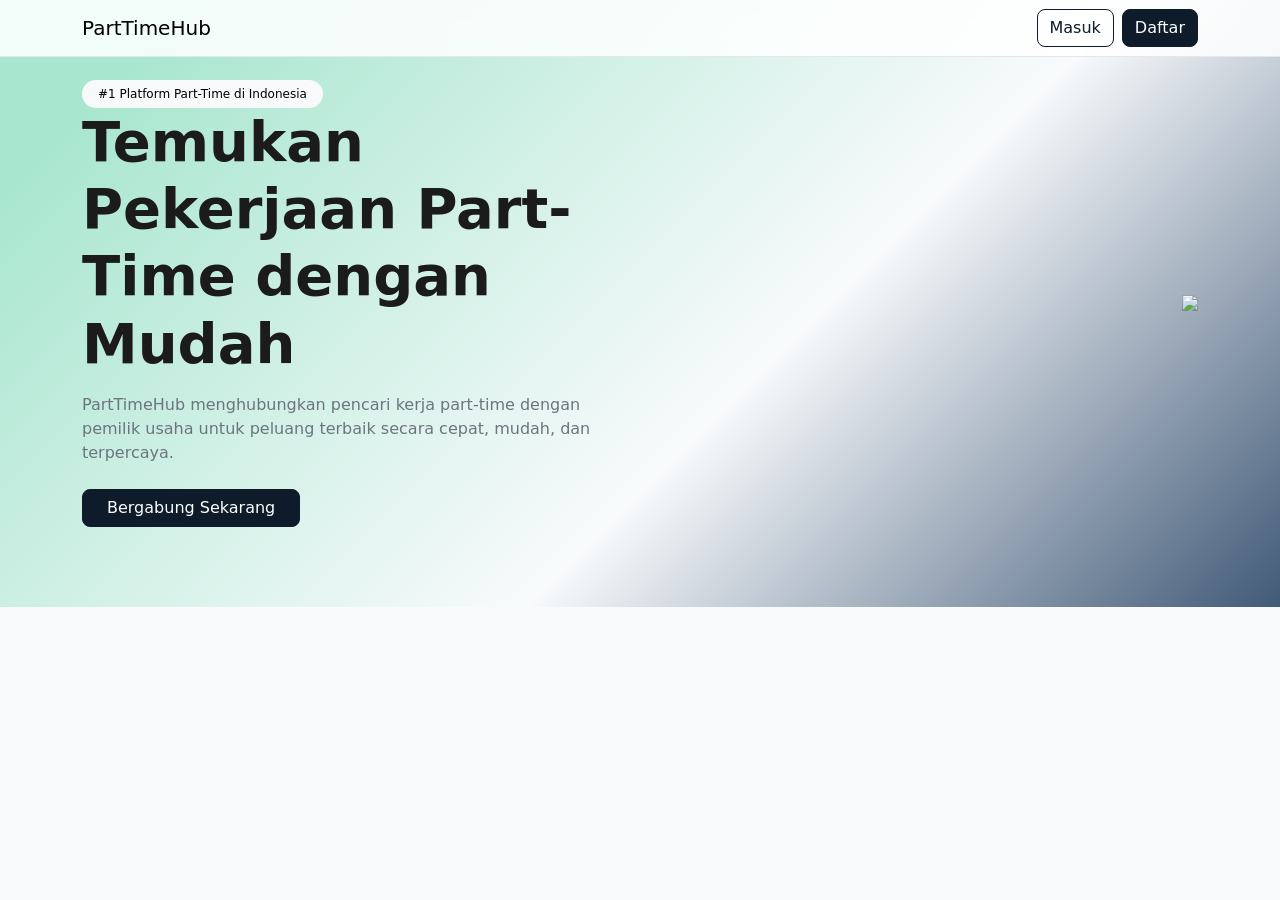
==== index.html @ 365adaee "mengerjakan index dan menambah menu" ====
<!doctype html>
<html lang="en">
  <head>
    <meta charset="utf-8" />
    <meta name="viewport" content="width=device-width, initial-scale=1" />
    <title>Landing Page</title>
    <link
      href="https://cdn.jsdelivr.net/npm/bootstrap@5.3.8/dist/css/bootstrap.min.css"
      rel="stylesheet"
      integrity="sha384-sRIl4kxILFvY47J16cr9ZwB07vP4J8+LH7qKQnuqkuIAvNWLzeN8tE5YBujZqJLB"
      crossorigin="anonymous"
    />
    <link rel="stylesheet" href="style.css" />
  </head>
  <style>
    .navbar {
      background-color: rgba(255, 255, 255, 0.85);
      backdrop-filter: blur(12px);
      -webkit-backdrop-filter: blur(12px);
      border-bottom: 1px solid var(--stroke);
    }

    .hero {
      min-height: 300px;
      padding: 80px 0;
      display: flex;
      align-items: center;
      background: linear-gradient(
        135deg,
        var(--accent-light) 10%,
        var(--background) 60%,
        var(--primary-light) 100%
      );
    }

    .hero h1 {
      color: var(--black);
    }

    .hero p {
      max-width: 550px;
      color: var(--black-75);
    }

    .hero-image {
      object-fit: cover;
    }
  </style>
  <body>
    <nav class="navbar navbar-expand-lg fixed-top">
      <div class="container">
        <a class="navbar-brand" href="#">PartTimeHub</a>
        <div class="d-flex gap-2">
          <button class="btn btn-outline-primary">Masuk</button>
          <button class="btn btn-primary">Daftar</button>
        </div>
      </div>
    </nav>

    <section class="hero">
      <div class="container-lg">
        <div class="row align-items-center g-5">
          <div class="col-lg-6">
            <span class="badge rounded-pill text-bg-light">
              #1 Platform Part-Time di Indonesia
            </span>
            <h1 class="display-4 fw-bold">
              Temukan Pekerjaan Part-Time dengan Mudah
            </h1>
            <p class="text-secondary mt-3">
              PartTimeHub menghubungkan pencari kerja part-time dengan pemilik
              usaha untuk peluang terbaik secara cepat, mudah, dan terpercaya.
            </p>
            <div class="d-flex gap-3 mt-4">
              <a href="#" class="btn btn-primary px-4">Bergabung Sekarang</a>
            </div>
          </div>
          <div
            class="col-lg-6 d-flex justify-content-center justify-content-lg-end"
          >
            <img src="#" class="img-fluid hero-image" />
          </div>
        </div>
      </div>
    </section>
    <script
      src="https://cdn.jsdelivr.net/npm/bootstrap@5.3.8/dist/js/bootstrap.bundle.min.js"
      integrity="sha384-FKyoEForCGlyvwx9Hj09JcYn3nv7wiPVlz7YYwJrWVcXK/BmnVDxM+D2scQbITxI"
      crossorigin="anonymous"
    ></script>
  </body>
</html>
---- style.css ----
:root {
  /* Text */
  --black: #1b1b1b;
  --black-75: rgba(27, 27, 27, 0.75);
  --black-50: rgba(27, 27, 27, 0.5);

  /* Primary (Navy) */
  --primary: #0d1b2a;
  --primary-hover: #182638;
  --primary-light: #415a77;
  --primary-75: rgba(13, 27, 42, 0.75);
  --primary-50: rgba(13, 27, 42, 0.5);

  /* Accent (Mint) */
  --accent: #2ec4b6;
  --accent-hover: #26b3a7;
  --accent-light: #a8e6cf;
  --accent-75: rgba(46, 196, 182, 0.75);
  --accent-50: rgba(46, 196, 182, 0.5);

  /* Danger */
  --red: #ff2b2b;
  --red-50: rgba(255, 43, 43, 0.5);

  /* Background */
  --background: #f8fafc;
  --surface: #ffffff;
  --surface-secondary: #f1f5f9;

  /* Gradient */

  --gradient-primary: linear-gradient(
    135deg,
    #0d1b2a 0%,
    #1f4b6e 55%,
    #2ec4b6 100%
  );

  --gradient-light: linear-gradient(135deg, #415a77 0%, #2ec4b6 100%);

  /* Border */
  --stroke: #e5e7eb;

  /* Radius */
  --radius-sm: 8px;
  --radius-md: 12px;
  --radius-lg: 16px;

  /* Transition */
  --transition: all 0.3s ease;
}

/* Global */

body {
  background: var(--background);
  color: var(--black);
}

/* Card */

.card {
  background: var(--surface);
  border: 1px solid var(--stroke);
  border-radius: var(--radius-md);
  box-shadow: 0 4px 15px rgba(0, 0, 0, 0.06);
  overflow: hidden;
}

/* Button */

.btn {
  border-radius: var(--radius-sm);
  font-weight: 500;
  transition: var(--transition);
}

/* Primary */

.btn-primary {
  background-color: var(--primary);
  border-color: var(--primary);
  color: #fff;
}

.btn-primary:hover,
.btn-primary:focus,
.btn-primary:active,
.btn-primary.active {
  background-color: var(--primary-hover) !important;
  border-color: var(--primary-hover) !important;
  color: #fff;
}

/* Outline Primary */

.btn-outline-primary {
  color: var(--primary);
  border-color: var(--primary);
}

.btn-outline-primary:hover,
.btn-outline-primary:focus {
  background-color: var(--primary);
  border-color: var(--primary);
  color: #fff;
}

/* Accent */

.btn-success {
  background-color: var(--accent);
  border-color: var(--accent);
  color: #fff;
}

.btn-success:hover,
.btn-success:focus {
  background-color: var(--accent-hover) !important;
  border-color: var(--accent-hover) !important;
  color: #fff;
}

/* Danger */

.btn-danger {
  background-color: var(--red);
  border-color: var(--red);
  color: #fff;
}

.btn-danger:hover,
.btn-danger:focus {
  filter: brightness(90%);
}

/* Badge */

.badge {
  background-color: var(--primary-light);
  color: #fff;
  border-radius: 999px;
  font-weight: 500;
  padding: 0.5rem 1rem;
}

/* Link */

a {
  color: var(--primary);
  text-decoration: none;
  transition: var(--transition);
}

a:hover {
  color: var(--primary-hover);
}
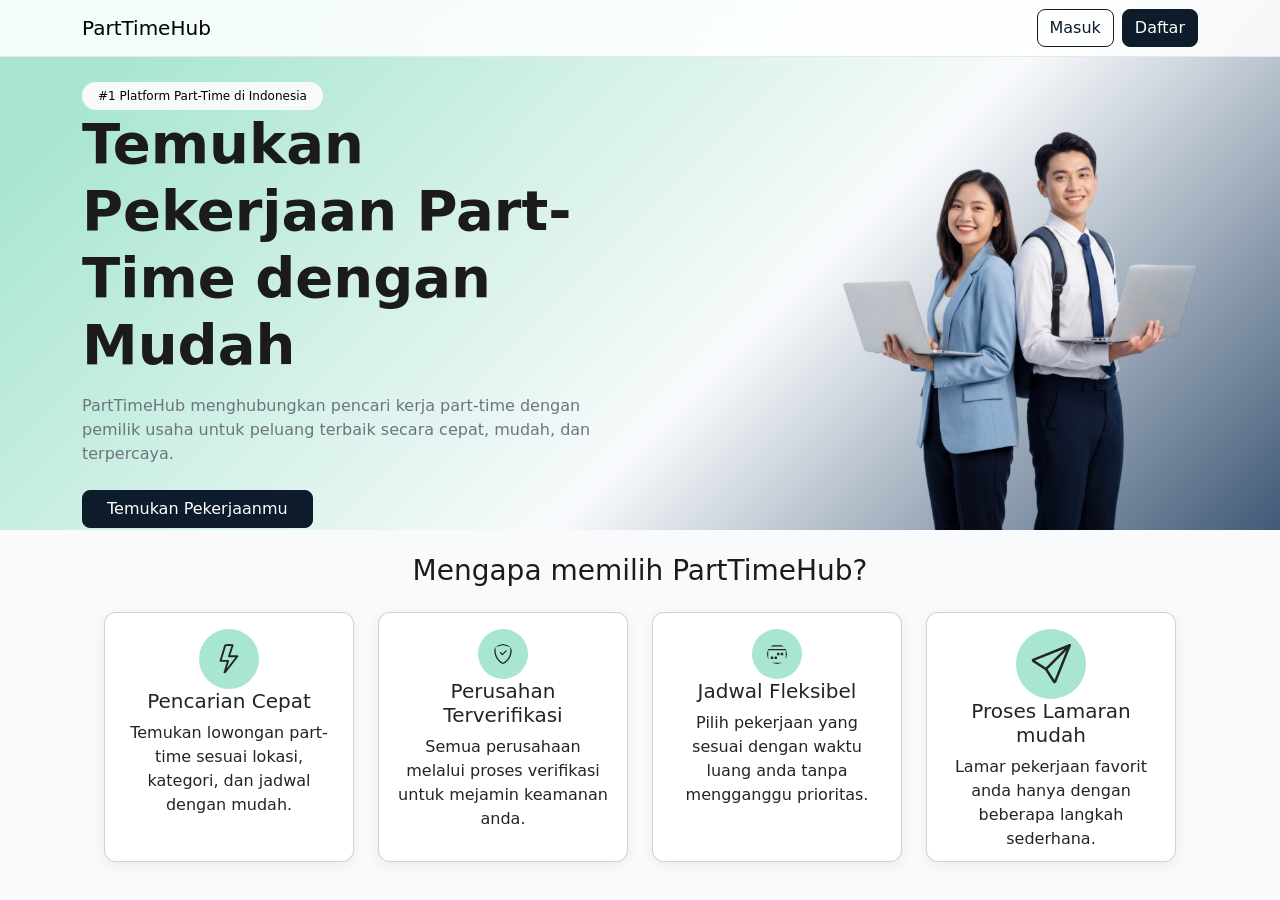
==== commit bd958e60: "tamabahan card alasan di landing page" ====
--- a/index.html
+++ b/index.html
@@ -10,6 +10,10 @@
       integrity="sha384-sRIl4kxILFvY47J16cr9ZwB07vP4J8+LH7qKQnuqkuIAvNWLzeN8tE5YBujZqJLB"
       crossorigin="anonymous"
     />
+    <link
+      rel="stylesheet"
+      href="https://cdn.jsdelivr.net/npm/bootstrap-icons@1.13.1/font/bootstrap-icons.min.css"
+    />
     <link rel="stylesheet" href="style.css" />
   </head>
   <style>
@@ -22,7 +26,7 @@
 
     .hero {
       min-height: 300px;
-      padding: 80px 0;
+      padding: 80px 0 0 0;
       display: flex;
       align-items: center;
       background: linear-gradient(
@@ -43,7 +47,20 @@
     }
 
     .hero-image {
-      object-fit: cover;
+      max-height: 50vh;
+    }
+
+    .card-alasan {
+      max-width: 250px;
+      max-height: 250px;
+    }
+
+    .ikon-alasan {
+      border-radius: 50%;
+      background-color: var(--accent-light);
+      max-width: fit-content;
+      max-height: fit-content;
+      padding: 15px;
     }
   </style>
   <body>
@@ -72,13 +89,118 @@
               usaha untuk peluang terbaik secara cepat, mudah, dan terpercaya.
             </p>
             <div class="d-flex gap-3 mt-4">
-              <a href="#" class="btn btn-primary px-4">Bergabung Sekarang</a>
+              <a href="#" class="btn btn-primary px-4">Temukan Pekerjaanmu</a>
             </div>
           </div>
           <div
             class="col-lg-6 d-flex justify-content-center justify-content-lg-end"
           >
-            <img src="#" class="img-fluid hero-image" />
+            <img src="hero.png" class="img-fluid hero-image" />
+          </div>
+        </div>
+      </div>
+    </section>
+
+    <section class="alasan">
+      <div class="container text-center">
+        <h3 class="my-4">Mengapa memilih PartTimeHub?</h3>
+        <div class="d-flex justify-content-center gap-4">
+          <div class="card card-alasan">
+            <div class="card-body">
+              <!-- <div class="ikon-alasan"> -->
+              <svg
+                xmlns="http://www.w3.org/2000/svg"
+                width="60"
+                height="60"
+                fill="currentColor"
+                class="ikon-alasan bi-lightning"
+                viewBox="0 0 16 16"
+              >
+                <path
+                  d="M5.52.359A.5.5 0 0 1 6 0h4a.5.5 0 0 1 .474.658L8.694 6H12.5a.5.5 0 0 1 .395.807l-7 9a.5.5 0 0 1-.873-.454L6.823 9.5H3.5a.5.5 0 0 1-.48-.641zM6.374 1 4.168 8.5H7.5a.5.5 0 0 1 .478.647L6.78 13.04 11.478 7H8a.5.5 0 0 1-.474-.658L9.306 1z"
+                />
+              </svg>
+              <!-- </div> -->
+              <h5 class="card-title">Pencarian Cepat</h5>
+              <p class="card-text">
+                Temukan lowongan part-time sesuai lokasi, kategori, dan jadwal
+                dengan mudah.
+              </p>
+            </div>
+          </div>
+
+          <div class="card card-alasan">
+            <div class="card-body">
+              <svg
+                xmlns="http://www.w3.org/2000/svg"
+                width="50"
+                height="50"
+                fill="currentColor"
+                class="ikon-alasan bi-shield-check"
+                viewBox="0 0 16 16"
+              >
+                <path
+                  d="M5.338 1.59a61 61 0 0 0-2.837.856.48.48 0 0 0-.328.39c-.554 4.157.726 7.19 2.253 9.188a10.7 10.7 0 0 0 2.287 2.233c.346.244.652.42.893.533q.18.085.293.118a1 1 0 0 0 .101.025 1 1 0 0 0 .1-.025q.114-.034.294-.118c.24-.113.547-.29.893-.533a10.7 10.7 0 0 0 2.287-2.233c1.527-1.997 2.807-5.031 2.253-9.188a.48.48 0 0 0-.328-.39c-.651-.213-1.75-.56-2.837-.855C9.552 1.29 8.531 1.067 8 1.067c-.53 0-1.552.223-2.662.524zM5.072.56C6.157.265 7.31 0 8 0s1.843.265 2.928.56c1.11.3 2.229.655 2.887.87a1.54 1.54 0 0 1 1.044 1.262c.596 4.477-.787 7.795-2.465 9.99a11.8 11.8 0 0 1-2.517 2.453 7 7 0 0 1-1.048.625c-.28.132-.581.24-.829.24s-.548-.108-.829-.24a7 7 0 0 1-1.048-.625 11.8 11.8 0 0 1-2.517-2.453C1.928 10.487.545 7.169 1.141 2.692A1.54 1.54 0 0 1 2.185 1.43 63 63 0 0 1 5.072.56"
+                />
+                <path
+                  d="M10.854 5.146a.5.5 0 0 1 0 .708l-3 3a.5.5 0 0 1-.708 0l-1.5-1.5a.5.5 0 1 1 .708-.708L7.5 7.793l2.646-2.647a.5.5 0 0 1 .708 0"
+                />
+              </svg>
+              <h5 class="card-title">Perusahan Terverifikasi</h5>
+              <p class="card-text">
+                Semua perusahaan melalui proses verifikasi untuk mejamin
+                keamanan anda.
+              </p>
+            </div>
+          </div>
+
+          <div class="card card-alasan">
+            <div class="card-body">
+              <svg
+                xmlns="http://www.w3.org/2000/svg"
+                width="50"
+                height="50"
+                fill="currentColor"
+                class="ikon-alasan bi-calendar4-week"
+                viewBox="0 0 16 16"
+              >
+                <path
+                  d="M3.5 0a.5.5 0 0 1 .5.5V1h8V.5a.5.5 0 0 1 1 0V1h1a2 2 0 0 1 2 2v11a2 2 0 0 1-2 2H2a2 2 0 0 1-2-2V3a2 2 0 0 1 2-2h1V.5a.5.5 0 0 1 .5-.5M2 2a1 1 0 0 0-1 1v1h14V3a1 1 0 0 0-1-1zm13 3H1v9a1 1 0 0 0 1 1h12a1 1 0 0 0 1-1z"
+                />
+                <path
+                  d="M11 7.5a.5.5 0 0 1 .5-.5h1a.5.5 0 0 1 .5.5v1a.5.5 0 0 1-.5.5h-1a.5.5 0 0 1-.5-.5zm-3 0a.5.5 0 0 1 .5-.5h1a.5.5 0 0 1 .5.5v1a.5.5 0 0 1-.5.5h-1a.5.5 0 0 1-.5-.5zm-2 3a.5.5 0 0 1 .5-.5h1a.5.5 0 0 1 .5.5v1a.5.5 0 0 1-.5.5h-1a.5.5 0 0 1-.5-.5zm-3 0a.5.5 0 0 1 .5-.5h1a.5.5 0 0 1 .5.5v1a.5.5 0 0 1-.5.5h-1a.5.5 0 0 1-.5-.5z"
+                />
+              </svg>
+              <h5 class="card-title">Jadwal Fleksibel</h5>
+              <p class="card-text">
+                Pilih pekerjaan yang sesuai dengan waktu luang anda tanpa
+                mengganggu prioritas.
+              </p>
+            </div>
+          </div>
+
+          <div class="card card-alasan">
+            <div class="card-body d-flex flex-column align-items-center">
+              <div class="ikon-alasan">
+                <svg
+                  xmlns="http://www.w3.org/2000/svg"
+                  width="40"
+                  height="40"
+                  fill="currentColor"
+                  class="bi bi-send"
+                  viewBox="0 0 16 16"
+                >
+                  <path
+                    d="M15.854.146a.5.5 0 0 1 .11.54l-5.819 14.547a.75.75 0 0 1-1.329.124l-3.178-4.995L.643 7.184a.75.75 0 0 1 .124-1.33L15.314.037a.5.5 0 0 1 .54.11ZM6.636 10.07l2.761 4.338L14.13 2.576zm6.787-8.201L1.591 6.602l4.339 2.76z"
+                  />
+                </svg>
+              </div>
+              <h5 class="card-title">Proses Lamaran mudah</h5>
+              <p class="card-text">
+                Lamar pekerjaan favorit anda hanya dengan beberapa langkah
+                sederhana.
+              </p>
+            </div>
           </div>
         </div>
       </div>
--- a/style.css
+++ b/style.css
@@ -58,13 +58,12 @@
 }
 
 /* Card */
-
 .card {
   background: var(--surface);
-  border: 1px solid var(--stroke);
   border-radius: var(--radius-md);
   box-shadow: 0 4px 15px rgba(0, 0, 0, 0.06);
-  overflow: hidden;
+  /* border: 1px solid var(--stroke);
+  overflow: hidden; */
 }
 
 /* Button */
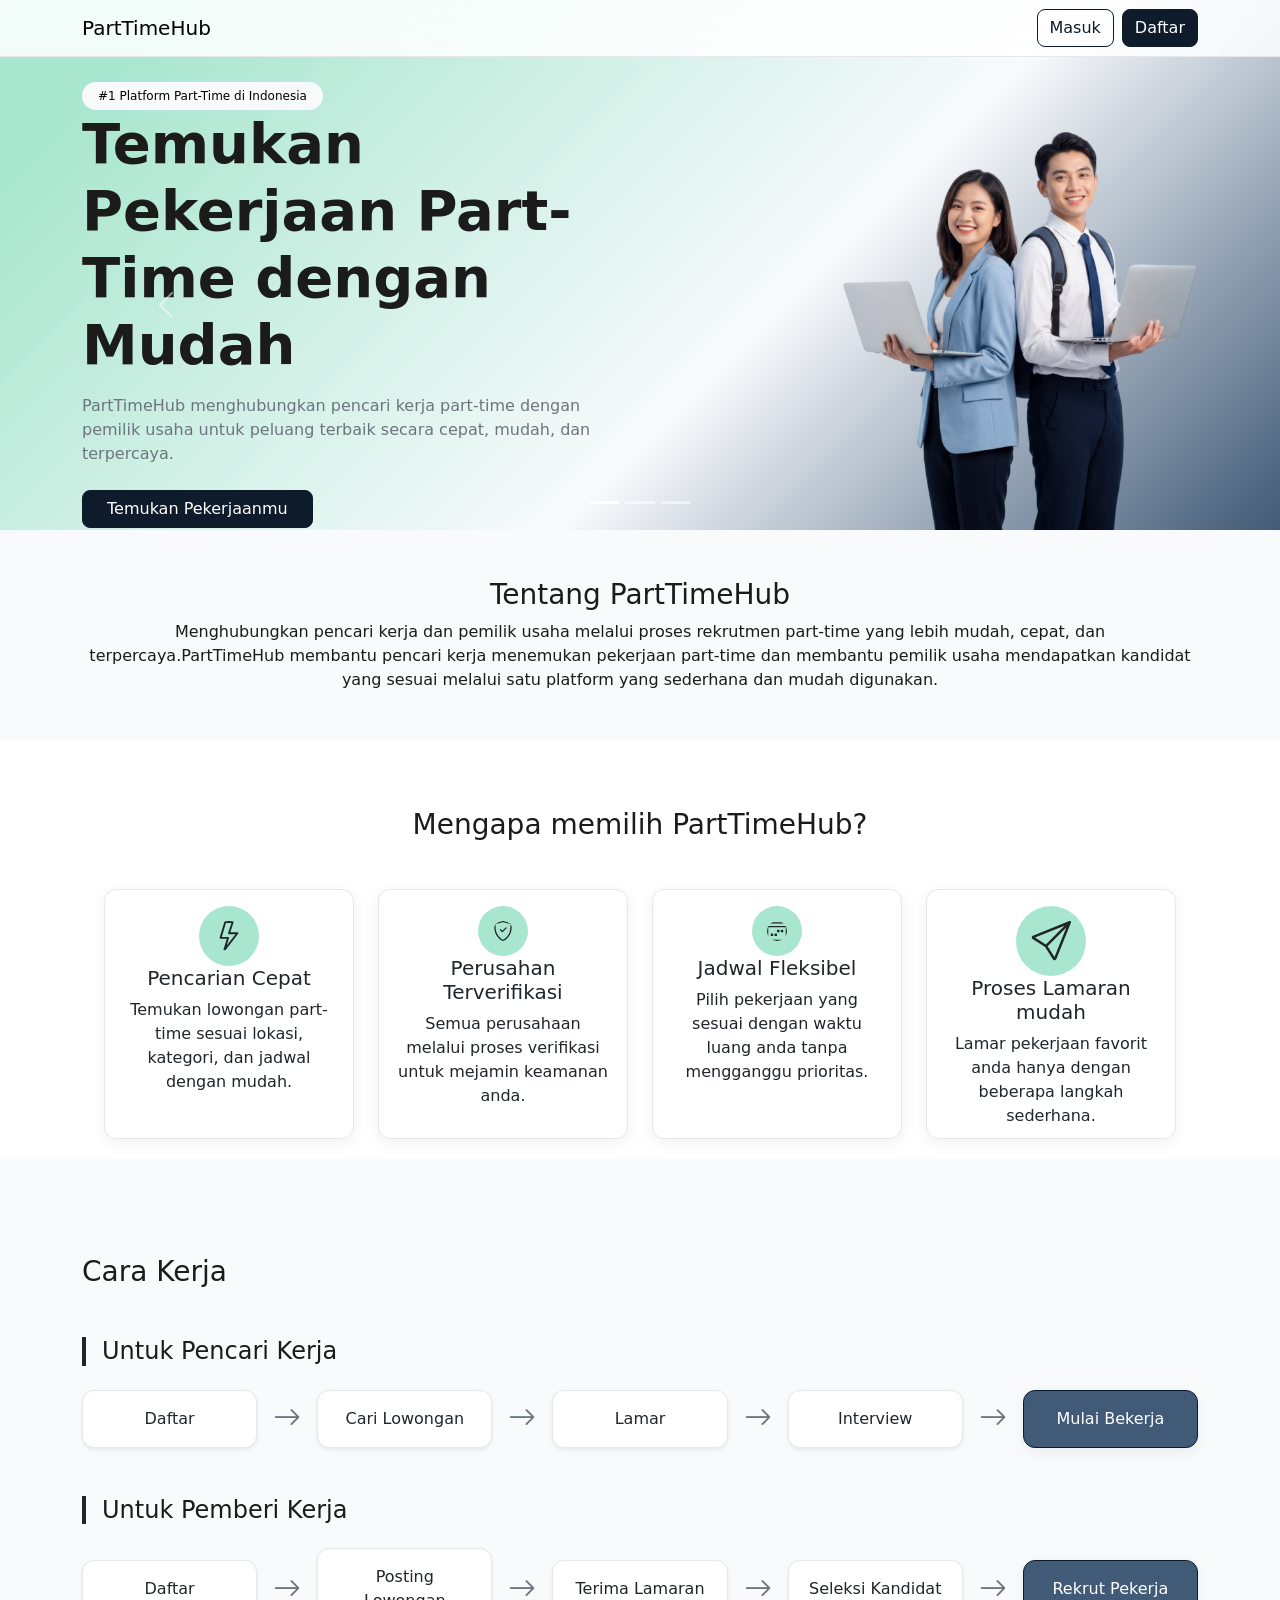
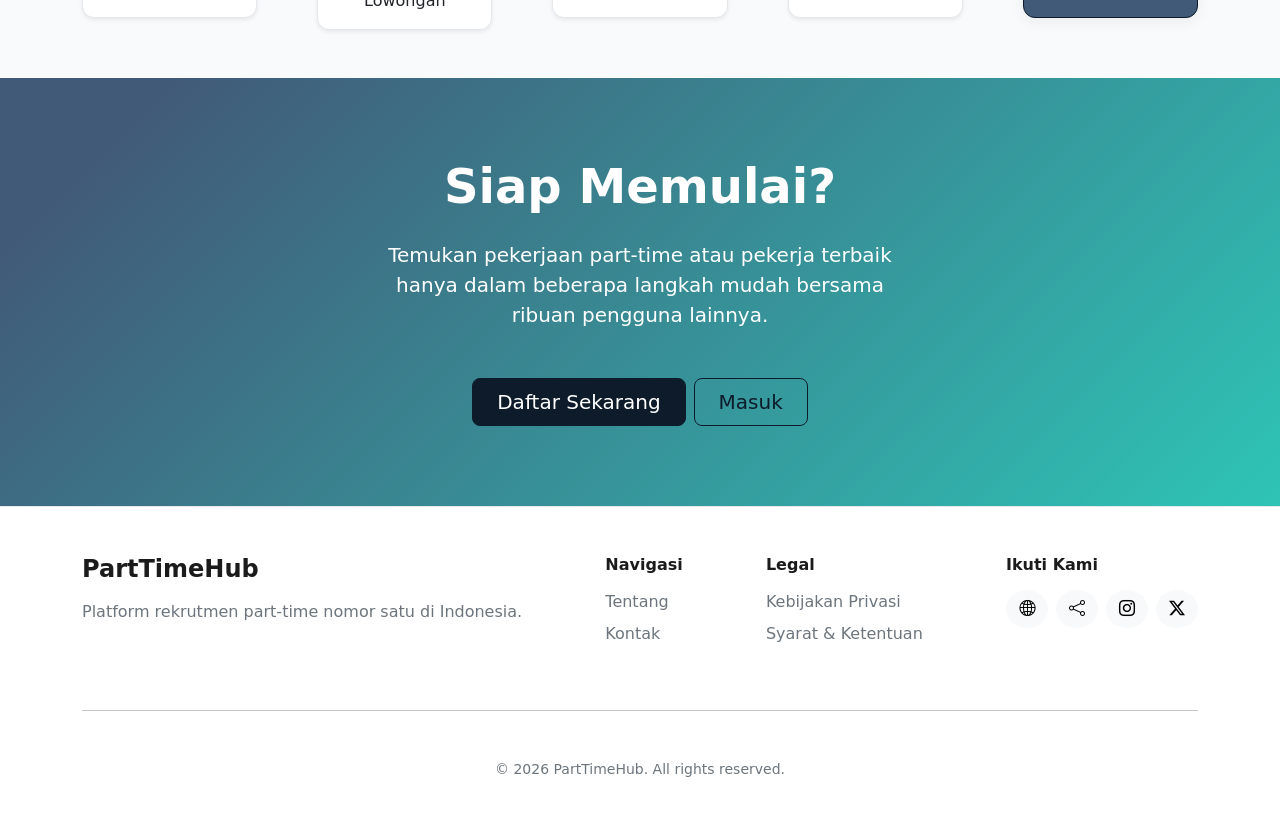
==== commit fd68b12d: "menambhakan modal login, cta, footer" ====
--- a/index.html
+++ b/index.html
@@ -50,6 +50,11 @@
       max-height: 50vh;
     }
 
+    .alasan {
+      padding: 20px;
+      background-color: var(--surface);
+    }
+
     .card-alasan {
       max-width: 250px;
       max-height: 250px;
@@ -62,48 +67,208 @@
       max-height: fit-content;
       padding: 15px;
     }
+
+    .card-selesai {
+      background-color: var(--primary-light);
+      color: var(--surface);
+      border-color: var(--primary);
+    }
+
+    .cta-section {
+      background: var(--gradient-light);
+      color: var(--surface);
+      padding: 80px 0;
+    }
+
+    .footer {
+      background: var(--surface);
+      border-top: 1px solid var(--stroke);
+    }
+
+    .daftar {
+      color: var(--accent);
+    }
+
+    .form-control::placeholder {
+      font-size: 1rem;
+      color: #6c757d;
+    }
   </style>
+
   <body>
     <nav class="navbar navbar-expand-lg fixed-top">
       <div class="container">
         <a class="navbar-brand" href="#">PartTimeHub</a>
         <div class="d-flex gap-2">
-          <button class="btn btn-outline-primary">Masuk</button>
-          <button class="btn btn-primary">Daftar</button>
+          <button
+            class="btn btn-outline-primary"
+            data-bs-toggle="modal"
+            data-bs-target="#roleModal"
+          >
+            Masuk
+          </button>
+          <button
+            class="btn btn-primary"
+            data-bs-toggle="modal"
+            data-bs-target="#roleModal"
+          >
+            Daftar
+          </button>
         </div>
       </div>
     </nav>
 
     <section class="hero">
       <div class="container-lg">
-        <div class="row align-items-center g-5">
-          <div class="col-lg-6">
-            <span class="badge rounded-pill text-bg-light">
-              #1 Platform Part-Time di Indonesia
-            </span>
-            <h1 class="display-4 fw-bold">
-              Temukan Pekerjaan Part-Time dengan Mudah
-            </h1>
-            <p class="text-secondary mt-3">
-              PartTimeHub menghubungkan pencari kerja part-time dengan pemilik
-              usaha untuk peluang terbaik secara cepat, mudah, dan terpercaya.
-            </p>
-            <div class="d-flex gap-3 mt-4">
-              <a href="#" class="btn btn-primary px-4">Temukan Pekerjaanmu</a>
-            </div>
-          </div>
-          <div
-            class="col-lg-6 d-flex justify-content-center justify-content-lg-end"
+        <div
+          id="carouselExampleIndicators"
+          class="carousel slide"
+          data-bs-ride="carousel"
+        >
+          <div class="carousel-indicators">
+            <button
+              type="button"
+              data-bs-target="#carouselExampleIndicators"
+              data-bs-slide-to="0"
+              class="active"
+              aria-current="true"
+              aria-label="Slide 1"
+            ></button>
+            <button
+              type="button"
+              data-bs-target="#carouselExampleIndicators"
+              data-bs-slide-to="1"
+              aria-label="Slide 2"
+            ></button>
+            <button
+              type="button"
+              data-bs-target="#carouselExampleIndicators"
+              data-bs-slide-to="2"
+              aria-label="Slide 3"
+            ></button>
+          </div>
+          <div class="carousel-inner">
+            <div class="carousel-item active">
+              <!-- Carousel Pelamar -->
+              <div class="row align-items-center g-5">
+                <div class="col-lg-6">
+                  <span class="badge rounded-pill text-bg-light">
+                    #1 Platform Part-Time di Indonesia
+                  </span>
+                  <h1 class="display-4 fw-bold">
+                    Temukan Pekerjaan Part-Time dengan Mudah
+                  </h1>
+                  <p class="text-secondary mt-3">
+                    PartTimeHub menghubungkan pencari kerja part-time dengan
+                    pemilik usaha untuk peluang terbaik secara cepat, mudah, dan
+                    terpercaya.
+                  </p>
+                  <div class="d-flex gap-3 mt-4">
+                    <a href="#" class="btn btn-primary px-4"
+                      >Temukan Pekerjaanmu</a
+                    >
+                  </div>
+                </div>
+                <div
+                  class="col-lg-6 d-flex justify-content-center justify-content-lg-end"
+                >
+                  <img src="hero.png" class="img-fluid hero-image" />
+                </div>
+              </div>
+            </div>
+            <div class="carousel-item">
+              <!-- Carousel Pemilik Usaha -->
+              <div class="row align-items-center g-5">
+                <div class="col-lg-6">
+                  <span class="badge rounded-pill text-bg-light">
+                    #1 Platform Part-Time di Indonesia
+                  </span>
+                  <h1 class="display-4 fw-bold">
+                    Buka Lowongan Pekerjaan Part-Time
+                  </h1>
+                  <p class="text-secondary mt-3">
+                    PartTimeHub memudahkan pemilik usaha untuk membuka lowongan
+                    pekerjaan part-time dan menemukan kandidat terbaik secara
+                    cepat, mudah, dan terpercaya.
+                  </p>
+                  <div class="d-flex gap-3 mt-4">
+                    <a href="#" class="btn btn-primary px-4">Buka Lowongan</a>
+                  </div>
+                </div>
+                <div
+                  class="col-lg-6 d-flex justify-content-center justify-content-lg-end"
+                >
+                  <img src="hero.png" class="img-fluid hero-image" />
+                </div>
+              </div>
+            </div>
+            <div class="carousel-item">
+              <!-- Carousel Pemilik Usaha -->
+              <div class="row align-items-center g-5">
+                <div class="col-lg-6">
+                  <span class="badge rounded-pill text-bg-light">
+                    #1 Platform Part-Time di Indonesia
+                  </span>
+                  <h1 class="display-4 fw-bold">
+                    Semua Kebutuhan Part-Time dalam Satu Platform
+                  </h1>
+                  <p class="text-secondary mt-3">
+                    Mulai dari mencari pekerjaan, memasang lowongan, hingga
+                    mengelola proses rekrutmen, semuanya dapat dilakukan dengan
+                    mudah melalui PartTimeHub.
+                  </p>
+                  <div class="d-flex gap-3 mt-4">
+                    <a href="#" class="btn btn-primary px-4"
+                      >Pelajari Lebih Lanjut</a
+                    >
+                  </div>
+                </div>
+                <div
+                  class="col-lg-6 d-flex justify-content-center justify-content-lg-end"
+                >
+                  <img src="hero.png" class="img-fluid hero-image" />
+                </div>
+              </div>
+            </div>
+          </div>
+          <button
+            class="carousel-control-prev"
+            type="button"
+            data-bs-target="#carouselExampleIndicators"
+            data-bs-slide="prev"
           >
-            <img src="hero.png" class="img-fluid hero-image" />
-          </div>
-        </div>
+            <span class="carousel-control-prev-icon" aria-hidden="true"></span>
+            <span class="visually-hidden">Previous</span>
+          </button>
+          <button
+            class="carousel-control-next"
+            type="button"
+            data-bs-target="#carouselExampleIndicators"
+            data-bs-slide="next"
+          >
+            <span class="carousel-control-next-icon" aria-hidden="true"></span>
+            <span class="visually-hidden">Next</span>
+          </button>
+        </div>
+      </div>
+    </section>
+
+    <section>
+      <div class="container text-center my-5">
+        <h3>Tentang PartTimeHub</h3>
+        <span>
+          Menghubungkan pencari kerja dan pemilik usaha melalui proses rekrutmen
+          part-time yang lebih mudah, cepat, dan terpercaya.PartTimeHub membantu
+          pencari kerja menemukan pekerjaan part-time dan membantu pemilik usaha
+          mendapatkan kandidat yang sesuai melalui satu platform yang sederhana
+          dan mudah digunakan.
+        </span>
       </div>
     </section>
 
     <section class="alasan">
       <div class="container text-center">
-        <h3 class="my-4">Mengapa memilih PartTimeHub?</h3>
+        <h3 class="my-5">Mengapa memilih PartTimeHub?</h3>
         <div class="d-flex justify-content-center gap-4">
           <div class="card card-alasan">
             <div class="card-body">
@@ -205,6 +370,428 @@
         </div>
       </div>
     </section>
+
+    <section class="cara-kerja py-5">
+      <div class="container">
+        <h3 class="my-5">Cara Kerja</h3>
+
+        <!-- Pencari Kerja -->
+        <h4 class="mb-4 border-start border-4 border-dark ps-3">
+          Untuk Pencari Kerja
+        </h4>
+        <div
+          class="row align-items-center justify-content-center text-center g-3 mb-5"
+        >
+          <div class="col-md">
+            <div class="card card-alasan p-3 shadow-sm">Daftar</div>
+          </div>
+          <div class="col-auto">
+            <i class="bi bi-arrow-right fs-3 text-secondary"></i>
+          </div>
+          <div class="col-md">
+            <div class="card card-alasan p-3 shadow-sm">Cari Lowongan</div>
+          </div>
+          <div class="col-auto">
+            <i class="bi bi-arrow-right fs-3 text-secondary"></i>
+          </div>
+          <div class="col-md">
+            <div class="card card-alasan p-3 shadow-sm">Lamar</div>
+          </div>
+          <div class="col-auto">
+            <i class="bi bi-arrow-right fs-3 text-secondary"></i>
+          </div>
+          <div class="col-md">
+            <div class="card card-alasan p-3 shadow-sm">Interview</div>
+          </div>
+          <div class="col-auto">
+            <i class="bi bi-arrow-right fs-3 text-secondary"></i>
+          </div>
+          <div class="col-md">
+            <div class="card card-selesai p-3">Mulai Bekerja</div>
+          </div>
+        </div>
+
+        <!-- Pemberi Kerja -->
+        <h4 class="mb-4 border-start border-4 border-dark ps-3">
+          Untuk Pemberi Kerja
+        </h4>
+        <div
+          class="row align-items-center justify-content-center text-center g-3"
+        >
+          <div class="col-md">
+            <div class="card card-alasan p-3 shadow-sm">Daftar</div>
+          </div>
+          <div class="col-auto">
+            <i class="bi bi-arrow-right fs-3 text-secondary"></i>
+          </div>
+          <div class="col-md">
+            <div class="card card-alasan p-3 shadow-sm">Posting Lowongan</div>
+          </div>
+          <div class="col-auto">
+            <i class="bi bi-arrow-right fs-3 text-secondary"></i>
+          </div>
+          <div class="col-md">
+            <div class="card card-alasan p-3 shadow-sm">Terima Lamaran</div>
+          </div>
+          <div class="col-auto">
+            <i class="bi bi-arrow-right fs-3 text-secondary"></i>
+          </div>
+          <div class="col-md">
+            <div class="card card-alasan p-3 shadow-sm">Seleksi Kandidat</div>
+          </div>
+          <div class="col-auto">
+            <i class="bi bi-arrow-right fs-3 text-secondary"></i>
+          </div>
+          <div class="col-md">
+            <div class="card card-selesai p-3">Rekrut Pekerja</div>
+          </div>
+        </div>
+      </div>
+    </section>
+
+    <section class="cta-section">
+      <div class="container text-center">
+        <h1 class="display-5 fw-bold mb-4">Siap Memulai?</h1>
+        <div class="col-6 mx-auto">
+          <p class="lead mb-5">
+            Temukan pekerjaan part-time atau pekerja terbaik hanya dalam
+            beberapa langkah mudah bersama ribuan pengguna lainnya.
+          </p>
+        </div>
+        <div class="d-grid gap-2 d-sm-flex justify-content-sm-center">
+          <button
+            type="button"
+            class="btn btn-primary btn-lg px-4 gap-3"
+            data-bs-toggle="modal"
+            data-bs-target="#roleModal"
+          >
+            Daftar Sekarang
+          </button>
+          <button
+            type="button"
+            class="btn btn-outline-primary btn-lg px-4"
+            data-bs-toggle="modal"
+            data-bs-target="#roleModal"
+          >
+            Masuk
+          </button>
+        </div>
+      </div>
+    </section>
+
+    <section class="footer py-5">
+      <div class="container">
+        <div class="row gy-4 justify-content-between">
+          <div class="col-auto">
+            <h4 class="fw-bold mb-3">PartTimeHub</h4>
+            <p class="text-secondary mb-0">
+              Platform rekrutmen part-time nomor satu di Indonesia.
+            </p>
+          </div>
+          <div class="col-auto">
+            <h6 class="fw-bold mb-3">Navigasi</h6>
+            <ul class="list-unstyled">
+              <li class="mb-2">
+                <a href="#" class="text-decoration-none text-secondary">
+                  Tentang
+                </a>
+              </li>
+              <li>
+                <a href="#" class="text-decoration-none text-secondary">
+                  Kontak
+                </a>
+              </li>
+            </ul>
+          </div>
+          <div class="col-auto">
+            <h6 class="fw-bold mb-3">Legal</h6>
+            <ul class="list-unstyled">
+              <li class="mb-2">
+                <a href="#" class="text-decoration-none text-secondary">
+                  Kebijakan Privasi
+                </a>
+              </li>
+              <li>
+                <a href="#" class="text-decoration-none text-secondary">
+                  Syarat & Ketentuan
+                </a>
+              </li>
+            </ul>
+          </div>
+          <div class="col-auto">
+            <h6 class="fw-bold mb-3">Ikuti Kami</h6>
+            <div class="d-flex gap-2">
+              <a href="#" class="btn btn-light rounded-circle">
+                <i class="bi bi-globe2"></i>
+              </a>
+              <a href="#" class="btn btn-light rounded-circle">
+                <i class="bi bi-share"></i>
+              </a>
+              <a href="#" class="btn btn-light rounded-circle">
+                <i class="bi bi-instagram"></i>
+              </a>
+              <a href="#" class="btn btn-light rounded-circle">
+                <i class="bi bi-twitter-x"></i>
+              </a>
+            </div>
+          </div>
+        </div>
+        <hr class="my-5" />
+        <p class="text-center text-secondary small mb-0">
+          © 2026 PartTimeHub. All rights reserved.
+        </p>
+      </div>
+    </section>
+
+    <section>
+      <div class="container">
+        <div class="modal fade" id="roleModal" tabindex="-1">
+          <div class="modal-dialog modal-dialog-centered">
+            <div class="modal-content rounded-4">
+              <div class="modal-header border-0">
+                <button
+                  type="button"
+                  class="btn-close"
+                  data-bs-dismiss="modal"
+                ></button>
+              </div>
+              <div class="modal-body text-center px-5 pb-5">
+                <h2 class="fw-bold mb-2">Masuk Sebagai</h2>
+
+                <p class="text-secondary mb-4">
+                  Pilih jenis akun yang akan digunakan.
+                </p>
+                <button
+                  class="btn btn-outline-primary w-100 py-3 mb-3"
+                  data-bs-dismiss="modal"
+                  data-bs-toggle="modal"
+                  data-bs-target="#loginPelamarModal"
+                >
+                  <i class="bi bi-person me-2"></i>
+                  Pelamar
+                </button>
+                <button
+                  class="btn btn-outline-primary w-100 py-3"
+                  data-bs-dismiss="modal"
+                  data-bs-toggle="modal"
+                  data-bs-target="#loginPemilikModal"
+                >
+                  <i class="bi bi-briefcase me-2"></i>
+                  Pemmilik Usaha
+                </button>
+              </div>
+            </div>
+          </div>
+        </div>
+      </div>
+
+      <div class="container">
+        <div
+          class="modal fade"
+          id="loginPelamarModal"
+          tabindex="-1"
+          aria-labelledby="loginModalLabel"
+          aria-hidden="true"
+        >
+          <div class="modal-dialog modal-dialog-centered">
+            <div class="modal-content border-0 rounded-4 shadow">
+              <div class="modal-body p-4 p-md-5">
+                <div class="d-flex justify-content-end mb-3">
+                  <button
+                    type="button"
+                    class="btn-close"
+                    data-bs-dismiss="modal"
+                    aria-label="Close"
+                  ></button>
+                </div>
+                <div class="text-center mb-4">
+                  <h3 class="fw-bold mb-2" id="loginModalLabel">
+                    Selamat Datang Kembali!
+                  </h3>
+                  <p class="text-secondary mb-0">
+                    Masuk ke akun PartTimeHub untuk melanjutkan.
+                  </p>
+                </div>
+                <form>
+                  <div class="mb-3">
+                    <label for="email" class="form-label">Email</label>
+                    <input
+                      type="email"
+                      class="form-control form-control-lg"
+                      id="email"
+                      placeholder="Masukkan email"
+                    />
+                  </div>
+                  <div class="mb-3">
+                    <label for="password" class="form-label">Password</label>
+                    <input
+                      type="password"
+                      class="form-control form-control-lg"
+                      id="password"
+                      placeholder="Masukkan password"
+                    />
+                  </div>
+                  <div class="text-end mt-2 mb-3">
+                    <a href="#" class="small text-decoration-none">
+                      Lupa Password?
+                    </a>
+                  </div>
+                  <button
+                    href="homepelamar.html"
+                    type="submit"
+                    class="btn btn-primary btn-lg w-100"
+                  >
+                    Masuk
+                  </button>
+                  <div class="d-flex align-items-center my-4">
+                    <hr class="flex-grow-1" />
+                    <span class="mx-3 text-secondary fw-semibold">ATAU</span>
+                    <hr class="flex-grow-1" />
+                  </div>
+                  <div class="row g-2 mb-4">
+                    <div class="col-6">
+                      <button
+                        type="button"
+                        class="btn btn-outline-secondary btn-lg w-100"
+                      >
+                        <i
+                          href="homepelamar.html"
+                          class="bi bi-google me-2"
+                        ></i>
+                        Google
+                      </button>
+                    </div>
+
+                    <div class="col-6">
+                      <button
+                        type="button"
+                        class="btn btn-outline-secondary btn-lg w-100"
+                      >
+                        <i
+                          href="homepelamar.html"
+                          class="bi bi-facebook me-2 text-primary"
+                        ></i>
+                        Facebook
+                      </button>
+                    </div>
+                  </div>
+                  <p class="text-center mb-0">
+                    Belum punya akun?
+                    <a class="daftar fw-semibold text-decoration-underline">
+                      Daftar Sekarang
+                    </a>
+                  </p>
+                </form>
+              </div>
+            </div>
+          </div>
+        </div>
+      </div>
+
+      <div class="container">
+        <div
+          class="modal fade"
+          id="loginPemilikModal"
+          tabindex="-1"
+          aria-labelledby="loginModalLabel"
+          aria-hidden="true"
+        >
+          <div class="modal-dialog modal-dialog-centered">
+            <div class="modal-content border-0 rounded-4 shadow">
+              <div class="modal-body p-4 p-md-5">
+                <div class="d-flex justify-content-end mb-3">
+                  <button
+                    type="button"
+                    class="btn-close"
+                    data-bs-dismiss="modal"
+                    aria-label="Close"
+                  ></button>
+                </div>
+                <div class="text-center mb-4">
+                  <h3 class="fw-bold mb-2" id="loginModalLabel">
+                    Selamat Datang Kembali!
+                  </h3>
+                  <p class="text-secondary mb-0">
+                    Masuk ke akun PartTimeHub untuk melanjutkan.
+                  </p>
+                </div>
+                <form>
+                  <div class="mb-3">
+                    <label for="email" class="form-label">Email</label>
+                    <input
+                      type="email"
+                      class="form-control form-control-lg"
+                      id="email"
+                      placeholder="Masukkan email"
+                    />
+                  </div>
+                  <div class="mb-3">
+                    <label for="password" class="form-label">Password</label>
+                    <input
+                      type="password"
+                      class="form-control form-control-lg"
+                      id="password"
+                      placeholder="Masukkan password"
+                    />
+                  </div>
+                  <div class="text-end mt-2 mb-3">
+                    <a href="#" class="small text-decoration-none">
+                      Lupa Password?
+                    </a>
+                  </div>
+                  <button
+                    href="homepemilikusaha.html"
+                    type="submit"
+                    class="btn btn-primary btn-lg w-100"
+                  >
+                    Masuk
+                  </button>
+                  <div class="d-flex align-items-center my-4">
+                    <hr class="flex-grow-1" />
+                    <span class="mx-3 text-secondary fw-semibold">ATAU</span>
+                    <hr class="flex-grow-1" />
+                  </div>
+                  <div class="row g-2 mb-4">
+                    <div class="col-6">
+                      <button
+                        type="button"
+                        class="btn btn-outline-secondary btn-lg w-100"
+                      >
+                        <i
+                          href="homepemilikusaha.html"
+                          class="bi bi-google me-2"
+                        ></i>
+                        Google
+                      </button>
+                    </div>
+
+                    <div class="col-6">
+                      <button
+                        type="button"
+                        class="btn btn-outline-secondary btn-lg w-100"
+                      >
+                        <i
+                          href="homepemilikusaha.html"
+                          class="bi bi-facebook me-2 text-primary"
+                        ></i>
+                        Facebook
+                      </button>
+                    </div>
+                  </div>
+                  <p class="text-center mb-0">
+                    Belum punya akun?
+                    <a class="daftar fw-semibold text-decoration-underline">
+                      Daftar Sekarang
+                    </a>
+                  </p>
+                </form>
+              </div>
+            </div>
+          </div>
+        </div>
+      </div>
+    </section>
+
     <script
       src="https://cdn.jsdelivr.net/npm/bootstrap@5.3.8/dist/js/bootstrap.bundle.min.js"
       integrity="sha384-FKyoEForCGlyvwx9Hj09JcYn3nv7wiPVlz7YYwJrWVcXK/BmnVDxM+D2scQbITxI"
--- a/style.css
+++ b/style.css
@@ -36,7 +36,12 @@
     #2ec4b6 100%
   );
 
-  --gradient-light: linear-gradient(135deg, #415a77 0%, #2ec4b6 100%);
+  --gradient-light: linear-gradient(
+    135deg,
+    #415a77 10%,
+    #2ec4b6 100%,
+    #a8e6cf 100%
+  );
 
   /* Border */
   --stroke: #e5e7eb;
@@ -62,8 +67,7 @@
   background: var(--surface);
   border-radius: var(--radius-md);
   box-shadow: 0 4px 15px rgba(0, 0, 0, 0.06);
-  /* border: 1px solid var(--stroke);
-  overflow: hidden; */
+  border: 1px solid var(--stroke);
 }
 
 /* Button */
@@ -105,7 +109,7 @@
   color: #fff;
 }
 
-/* Accent */
+/* Success */
 
 .btn-success {
   background-color: var(--accent);
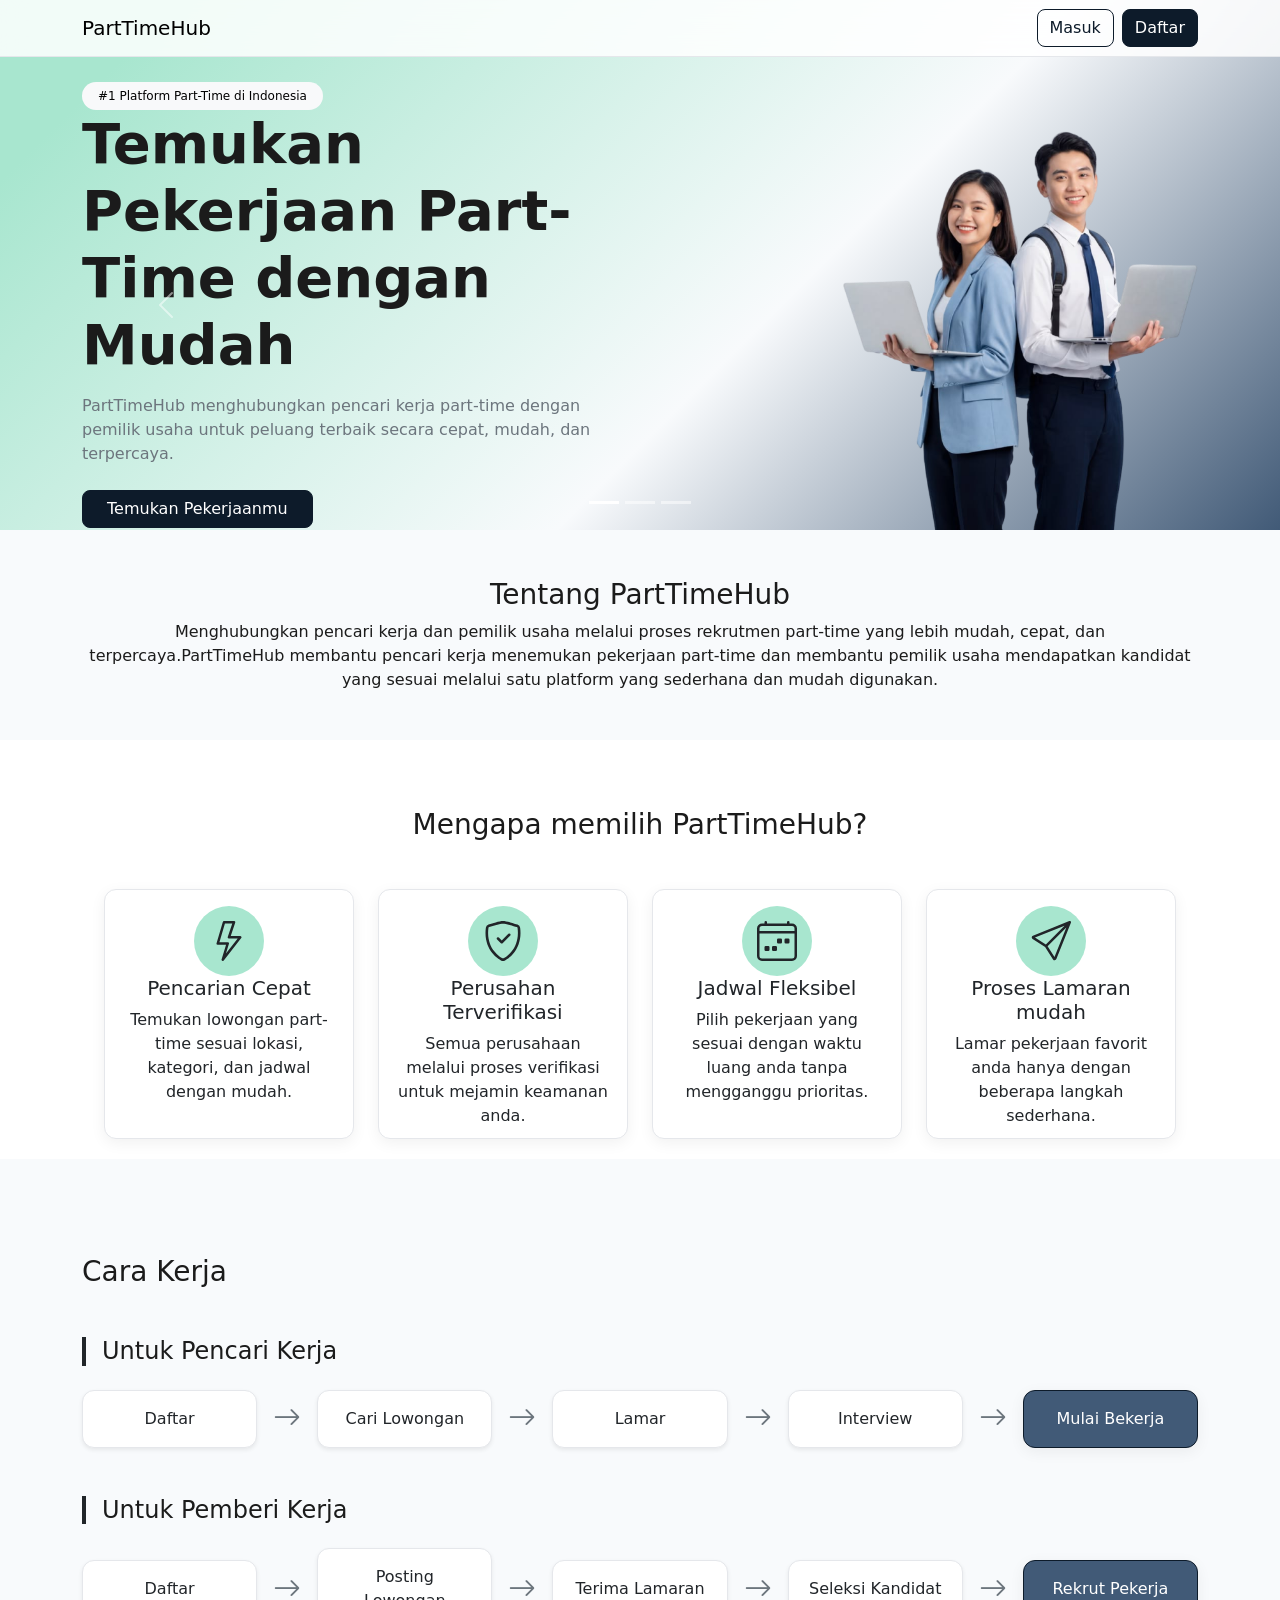
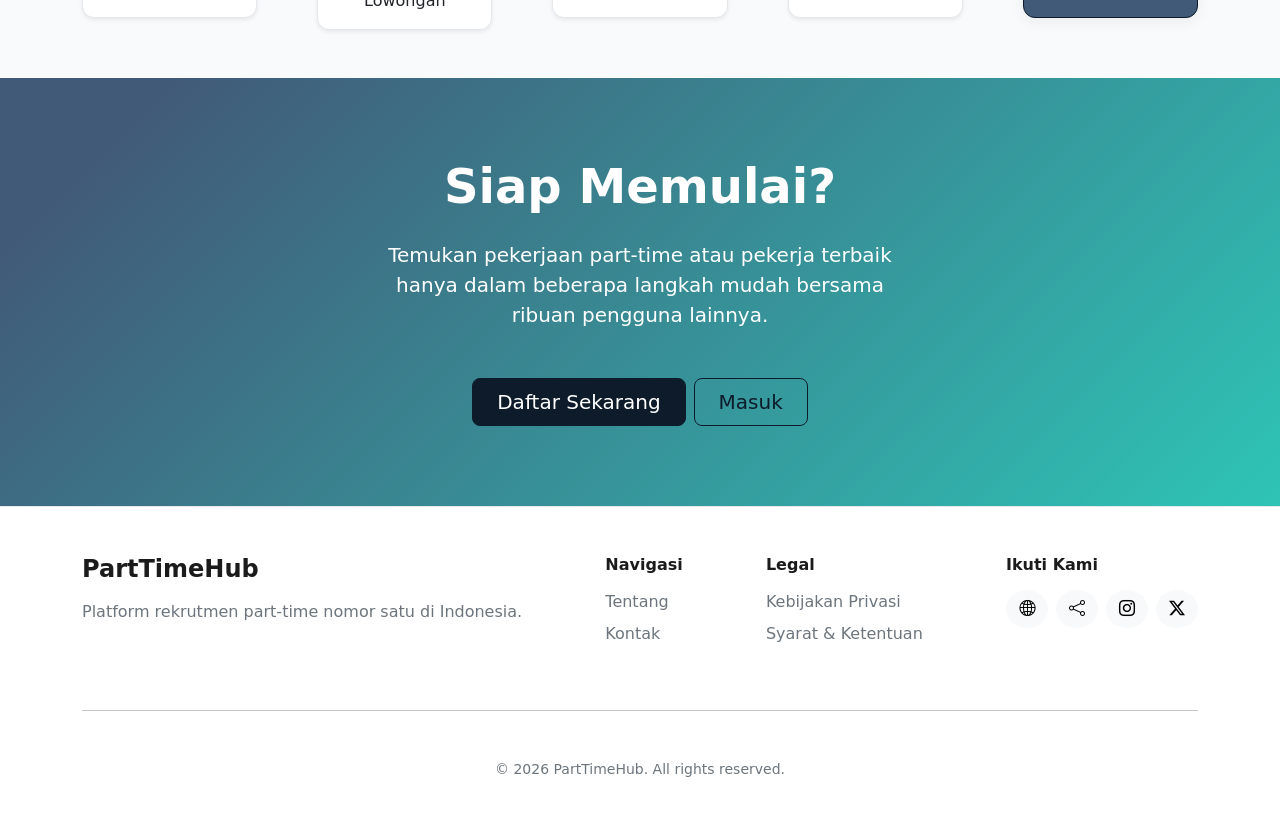
==== commit 995d3a02: "menambahkan navbar di semua halaman page, menambahkan footer di halaman profil" ====
--- a/index.html
+++ b/index.html
@@ -17,13 +17,6 @@
     <link rel="stylesheet" href="style.css" />
   </head>
   <style>
-    .navbar {
-      background-color: rgba(255, 255, 255, 0.85);
-      backdrop-filter: blur(12px);
-      -webkit-backdrop-filter: blur(12px);
-      border-bottom: 1px solid var(--stroke);
-    }
-
     .hero {
       min-height: 300px;
       padding: 80px 0 0 0;
@@ -271,21 +264,21 @@
         <h3 class="my-5">Mengapa memilih PartTimeHub?</h3>
         <div class="d-flex justify-content-center gap-4">
           <div class="card card-alasan">
-            <div class="card-body">
-              <!-- <div class="ikon-alasan"> -->
-              <svg
-                xmlns="http://www.w3.org/2000/svg"
-                width="60"
-                height="60"
-                fill="currentColor"
-                class="ikon-alasan bi-lightning"
-                viewBox="0 0 16 16"
-              >
-                <path
-                  d="M5.52.359A.5.5 0 0 1 6 0h4a.5.5 0 0 1 .474.658L8.694 6H12.5a.5.5 0 0 1 .395.807l-7 9a.5.5 0 0 1-.873-.454L6.823 9.5H3.5a.5.5 0 0 1-.48-.641zM6.374 1 4.168 8.5H7.5a.5.5 0 0 1 .478.647L6.78 13.04 11.478 7H8a.5.5 0 0 1-.474-.658L9.306 1z"
-                />
-              </svg>
-              <!-- </div> -->
+            <div class="card-body d-flex flex-column align-items-center">
+              <div class="ikon-alasan">
+                <svg
+                  xmlns="http://www.w3.org/2000/svg"
+                  width="40"
+                  height="40"
+                  fill="currentColor"
+                  class="bi-lightning"
+                  viewBox="0 0 16 16"
+                >
+                  <path
+                    d="M5.52.359A.5.5 0 0 1 6 0h4a.5.5 0 0 1 .474.658L8.694 6H12.5a.5.5 0 0 1 .395.807l-7 9a.5.5 0 0 1-.873-.454L6.823 9.5H3.5a.5.5 0 0 1-.48-.641zM6.374 1 4.168 8.5H7.5a.5.5 0 0 1 .478.647L6.78 13.04 11.478 7H8a.5.5 0 0 1-.474-.658L9.306 1z"
+                  />
+                </svg>
+              </div>
               <h5 class="card-title">Pencarian Cepat</h5>
               <p class="card-text">
                 Temukan lowongan part-time sesuai lokasi, kategori, dan jadwal
@@ -295,22 +288,24 @@
           </div>
 
           <div class="card card-alasan">
-            <div class="card-body">
-              <svg
-                xmlns="http://www.w3.org/2000/svg"
-                width="50"
-                height="50"
-                fill="currentColor"
-                class="ikon-alasan bi-shield-check"
-                viewBox="0 0 16 16"
-              >
-                <path
-                  d="M5.338 1.59a61 61 0 0 0-2.837.856.48.48 0 0 0-.328.39c-.554 4.157.726 7.19 2.253 9.188a10.7 10.7 0 0 0 2.287 2.233c.346.244.652.42.893.533q.18.085.293.118a1 1 0 0 0 .101.025 1 1 0 0 0 .1-.025q.114-.034.294-.118c.24-.113.547-.29.893-.533a10.7 10.7 0 0 0 2.287-2.233c1.527-1.997 2.807-5.031 2.253-9.188a.48.48 0 0 0-.328-.39c-.651-.213-1.75-.56-2.837-.855C9.552 1.29 8.531 1.067 8 1.067c-.53 0-1.552.223-2.662.524zM5.072.56C6.157.265 7.31 0 8 0s1.843.265 2.928.56c1.11.3 2.229.655 2.887.87a1.54 1.54 0 0 1 1.044 1.262c.596 4.477-.787 7.795-2.465 9.99a11.8 11.8 0 0 1-2.517 2.453 7 7 0 0 1-1.048.625c-.28.132-.581.24-.829.24s-.548-.108-.829-.24a7 7 0 0 1-1.048-.625 11.8 11.8 0 0 1-2.517-2.453C1.928 10.487.545 7.169 1.141 2.692A1.54 1.54 0 0 1 2.185 1.43 63 63 0 0 1 5.072.56"
-                />
-                <path
-                  d="M10.854 5.146a.5.5 0 0 1 0 .708l-3 3a.5.5 0 0 1-.708 0l-1.5-1.5a.5.5 0 1 1 .708-.708L7.5 7.793l2.646-2.647a.5.5 0 0 1 .708 0"
-                />
-              </svg>
+            <div class="card-body d-flex flex-column align-items-center">
+              <div class="ikon-alasan">
+                <svg
+                  xmlns="http://www.w3.org/2000/svg"
+                  width="40"
+                  height="40"
+                  fill="currentColor"
+                  class="bi-shield-check"
+                  viewBox="0 0 16 16"
+                >
+                  <path
+                    d="M5.338 1.59a61 61 0 0 0-2.837.856.48.48 0 0 0-.328.39c-.554 4.157.726 7.19 2.253 9.188a10.7 10.7 0 0 0 2.287 2.233c.346.244.652.42.893.533q.18.085.293.118a1 1 0 0 0 .101.025 1 1 0 0 0 .1-.025q.114-.034.294-.118c.24-.113.547-.29.893-.533a10.7 10.7 0 0 0 2.287-2.233c1.527-1.997 2.807-5.031 2.253-9.188a.48.48 0 0 0-.328-.39c-.651-.213-1.75-.56-2.837-.855C9.552 1.29 8.531 1.067 8 1.067c-.53 0-1.552.223-2.662.524zM5.072.56C6.157.265 7.31 0 8 0s1.843.265 2.928.56c1.11.3 2.229.655 2.887.87a1.54 1.54 0 0 1 1.044 1.262c.596 4.477-.787 7.795-2.465 9.99a11.8 11.8 0 0 1-2.517 2.453 7 7 0 0 1-1.048.625c-.28.132-.581.24-.829.24s-.548-.108-.829-.24a7 7 0 0 1-1.048-.625 11.8 11.8 0 0 1-2.517-2.453C1.928 10.487.545 7.169 1.141 2.692A1.54 1.54 0 0 1 2.185 1.43 63 63 0 0 1 5.072.56"
+                  />
+                  <path
+                    d="M10.854 5.146a.5.5 0 0 1 0 .708l-3 3a.5.5 0 0 1-.708 0l-1.5-1.5a.5.5 0 1 1 .708-.708L7.5 7.793l2.646-2.647a.5.5 0 0 1 .708 0"
+                  />
+                </svg>
+              </div>
               <h5 class="card-title">Perusahan Terverifikasi</h5>
               <p class="card-text">
                 Semua perusahaan melalui proses verifikasi untuk mejamin
@@ -320,22 +315,24 @@
           </div>
 
           <div class="card card-alasan">
-            <div class="card-body">
-              <svg
-                xmlns="http://www.w3.org/2000/svg"
-                width="50"
-                height="50"
-                fill="currentColor"
-                class="ikon-alasan bi-calendar4-week"
-                viewBox="0 0 16 16"
-              >
-                <path
-                  d="M3.5 0a.5.5 0 0 1 .5.5V1h8V.5a.5.5 0 0 1 1 0V1h1a2 2 0 0 1 2 2v11a2 2 0 0 1-2 2H2a2 2 0 0 1-2-2V3a2 2 0 0 1 2-2h1V.5a.5.5 0 0 1 .5-.5M2 2a1 1 0 0 0-1 1v1h14V3a1 1 0 0 0-1-1zm13 3H1v9a1 1 0 0 0 1 1h12a1 1 0 0 0 1-1z"
-                />
-                <path
-                  d="M11 7.5a.5.5 0 0 1 .5-.5h1a.5.5 0 0 1 .5.5v1a.5.5 0 0 1-.5.5h-1a.5.5 0 0 1-.5-.5zm-3 0a.5.5 0 0 1 .5-.5h1a.5.5 0 0 1 .5.5v1a.5.5 0 0 1-.5.5h-1a.5.5 0 0 1-.5-.5zm-2 3a.5.5 0 0 1 .5-.5h1a.5.5 0 0 1 .5.5v1a.5.5 0 0 1-.5.5h-1a.5.5 0 0 1-.5-.5zm-3 0a.5.5 0 0 1 .5-.5h1a.5.5 0 0 1 .5.5v1a.5.5 0 0 1-.5.5h-1a.5.5 0 0 1-.5-.5z"
-                />
-              </svg>
+            <div class="card-body d-flex flex-column align-items-center">
+              <div class="ikon-alasan">
+                <svg
+                  xmlns="http://www.w3.org/2000/svg"
+                  width="40"
+                  height="40"
+                  fill="currentColor"
+                  class="bi-calendar4-week"
+                  viewBox="0 0 16 16"
+                >
+                  <path
+                    d="M3.5 0a.5.5 0 0 1 .5.5V1h8V.5a.5.5 0 0 1 1 0V1h1a2 2 0 0 1 2 2v11a2 2 0 0 1-2 2H2a2 2 0 0 1-2-2V3a2 2 0 0 1 2-2h1V.5a.5.5 0 0 1 .5-.5M2 2a1 1 0 0 0-1 1v1h14V3a1 1 0 0 0-1-1zm13 3H1v9a1 1 0 0 0 1 1h12a1 1 0 0 0 1-1z"
+                  />
+                  <path
+                    d="M11 7.5a.5.5 0 0 1 .5-.5h1a.5.5 0 0 1 .5.5v1a.5.5 0 0 1-.5.5h-1a.5.5 0 0 1-.5-.5zm-3 0a.5.5 0 0 1 .5-.5h1a.5.5 0 0 1 .5.5v1a.5.5 0 0 1-.5.5h-1a.5.5 0 0 1-.5-.5zm-2 3a.5.5 0 0 1 .5-.5h1a.5.5 0 0 1 .5.5v1a.5.5 0 0 1-.5.5h-1a.5.5 0 0 1-.5-.5zm-3 0a.5.5 0 0 1 .5-.5h1a.5.5 0 0 1 .5.5v1a.5.5 0 0 1-.5.5h-1a.5.5 0 0 1-.5-.5z"
+                  />
+                </svg>
+              </div>
               <h5 class="card-title">Jadwal Fleksibel</h5>
               <p class="card-text">
                 Pilih pekerjaan yang sesuai dengan waktu luang anda tanpa
--- a/style.css
+++ b/style.css
@@ -158,3 +158,42 @@
 a:hover {
   color: var(--primary-hover);
 }
+
+.navbar {
+  background-color: rgba(255, 255, 255, 0.85);
+  backdrop-filter: blur(12px);
+  -webkit-backdrop-filter: blur(12px);
+  border-bottom: 1px solid var(--stroke);
+}
+
+.navbar .nav-link {
+  color: var(--primary-light);
+  font-weight: 500;
+  transition: all 0.3s ease;
+}
+
+.navbar .nav-link:hover {
+  color: var(--primary);
+}
+
+.navbar .nav-link {
+  position: relative;
+  color: var(--primary-light);
+  font-weight: 500;
+}
+
+.navbar .nav-link::after {
+  content: "";
+  position: absolute;
+  left: 50%;
+  bottom: 2px;
+  width: 0;
+  height: 2px;
+  background-color: var(--primary);
+  transform: translateX(-50%);
+  transition: width 0.3s ease;
+}
+
+.navbar .nav-link.active::after {
+  width: 70%;
+}
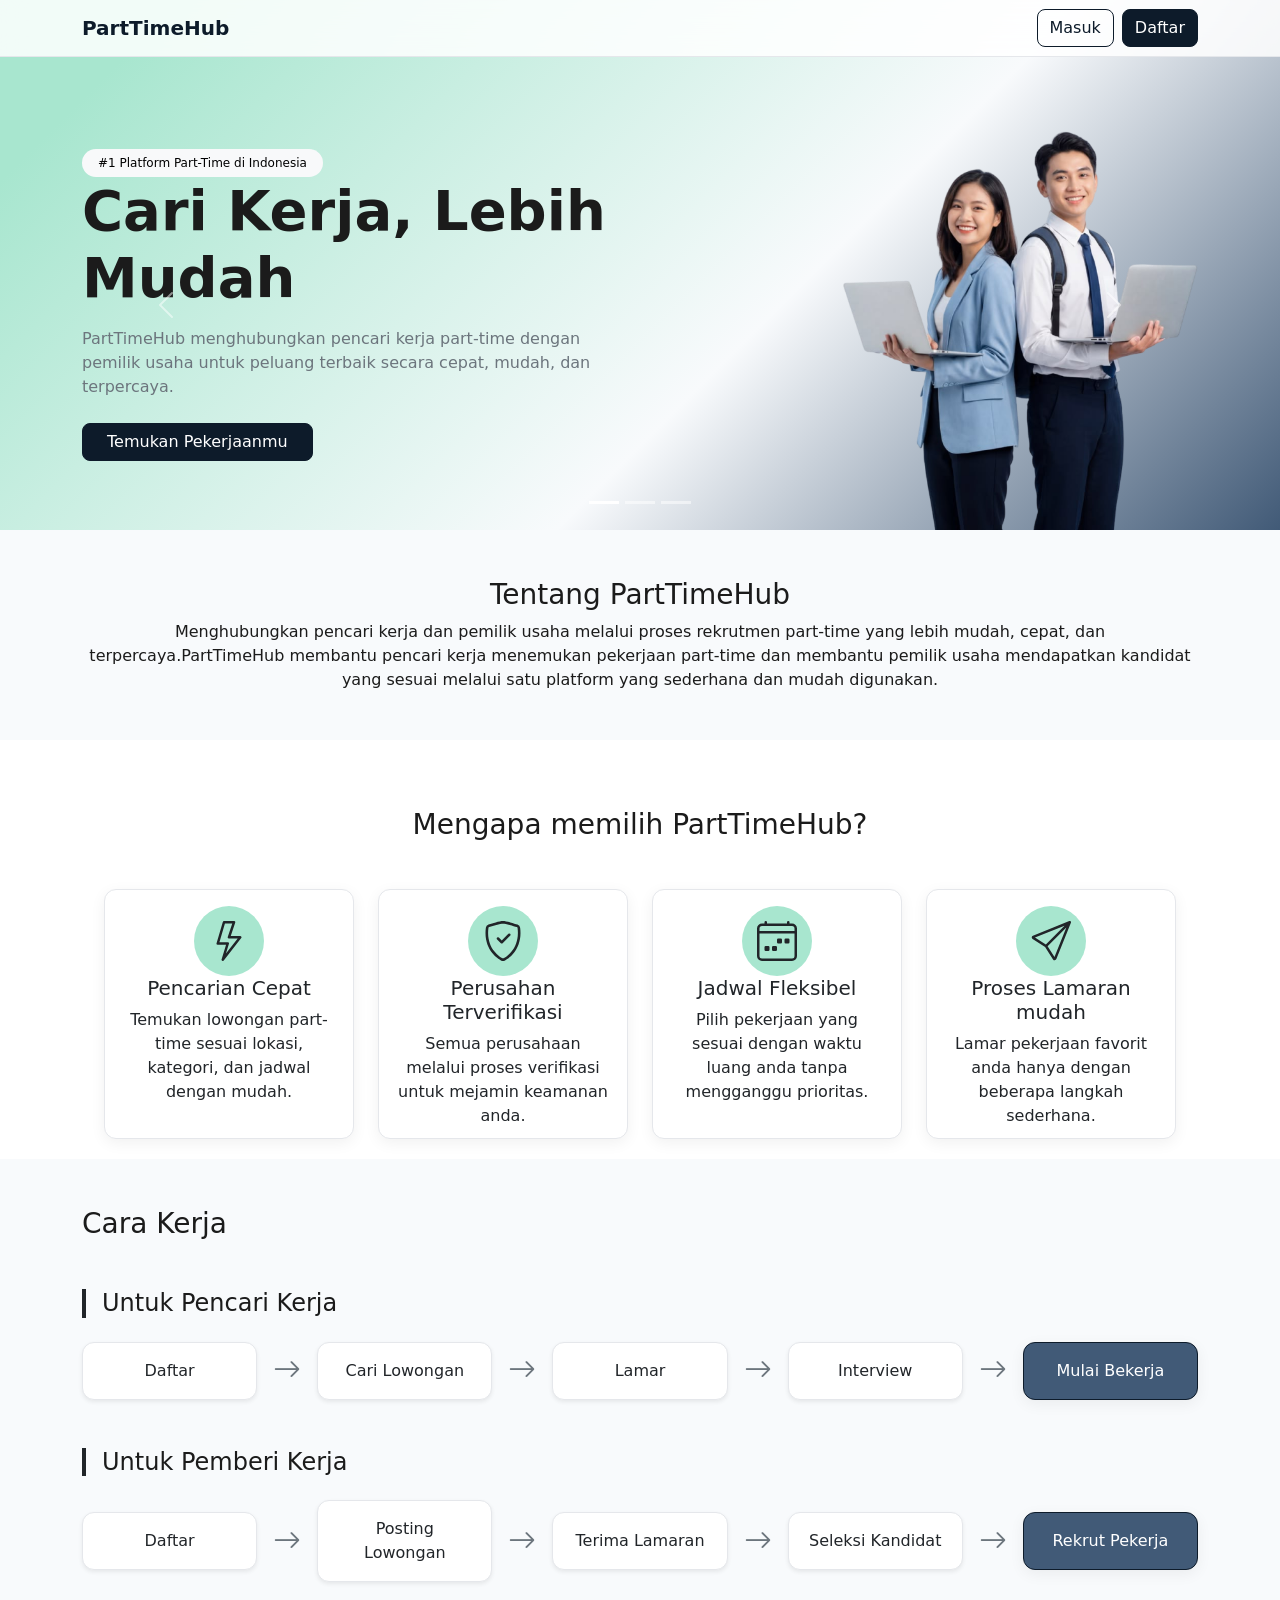
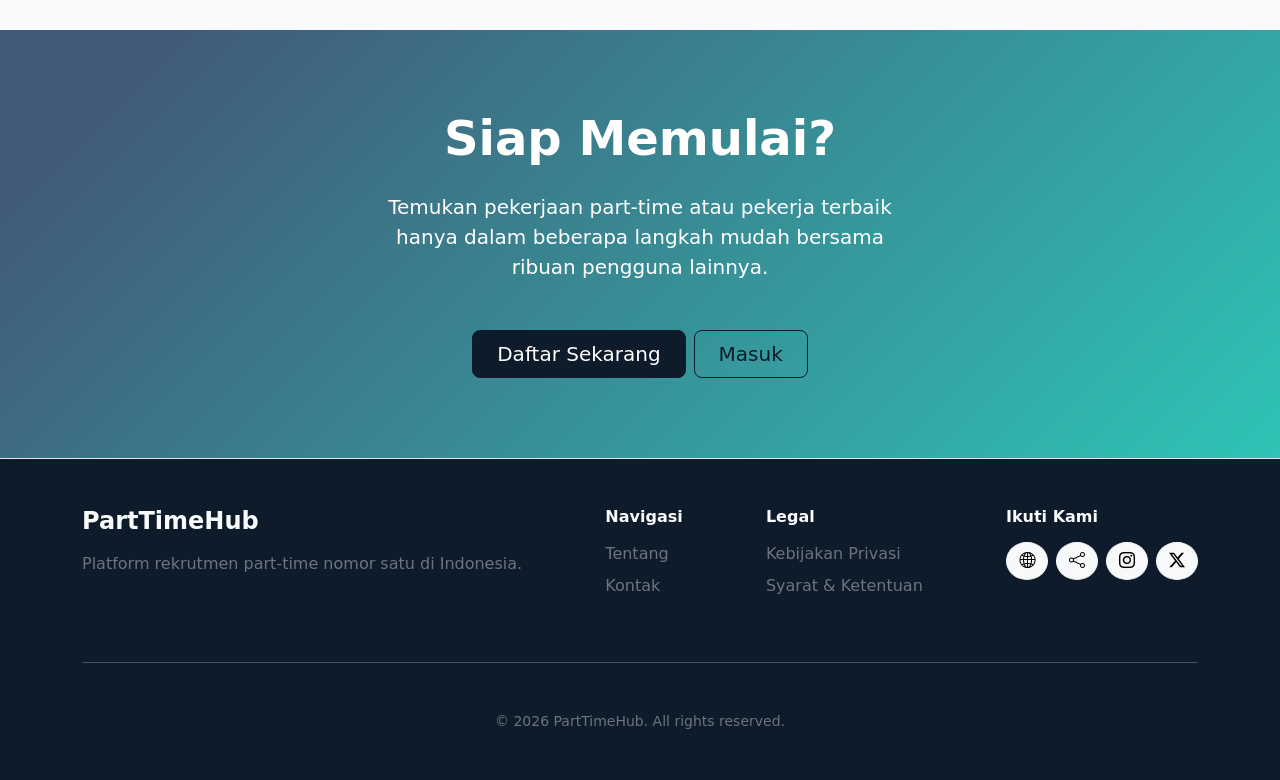
==== commit dfa4f2e3: "mengedit semua html, membuat navbar jadi responsif, menambahkan profil html untuk pelamar dan pemili" ====
--- a/index.html
+++ b/index.html
@@ -73,11 +73,6 @@
       padding: 80px 0;
     }
 
-    .footer {
-      background: var(--surface);
-      border-top: 1px solid var(--stroke);
-    }
-
     .daftar {
       color: var(--accent);
     }
@@ -148,9 +143,7 @@
                   <span class="badge rounded-pill text-bg-light">
                     #1 Platform Part-Time di Indonesia
                   </span>
-                  <h1 class="display-4 fw-bold">
-                    Temukan Pekerjaan Part-Time dengan Mudah
-                  </h1>
+                  <h1 class="display-4 fw-bold">Cari Kerja, Lebih Mudah</h1>
                   <p class="text-secondary mt-3">
                     PartTimeHub menghubungkan pencari kerja part-time dengan
                     pemilik usaha untuk peluang terbaik secara cepat, mudah, dan
@@ -203,7 +196,7 @@
                     #1 Platform Part-Time di Indonesia
                   </span>
                   <h1 class="display-4 fw-bold">
-                    Semua Kebutuhan Part-Time dalam Satu Platform
+                    Satu Platform, Banyak Peluang
                   </h1>
                   <p class="text-secondary mt-3">
                     Mulai dari mencari pekerjaan, memasang lowongan, hingga
@@ -368,7 +361,7 @@
       </div>
     </section>
 
-    <section class="cara-kerja py-5">
+    <section class="cara-kerja my-5">
       <div class="container">
         <h3 class="my-5">Cara Kerja</h3>
 
@@ -574,7 +567,7 @@
                   data-bs-target="#loginPemilikModal"
                 >
                   <i class="bi bi-briefcase me-2"></i>
-                  Pemmilik Usaha
+                  Pemilik Usaha
                 </button>
               </div>
             </div>
@@ -633,13 +626,13 @@
                       Lupa Password?
                     </a>
                   </div>
-                  <button
+                  <a
                     href="homepelamar.html"
-                    type="submit"
+                    type="button"
                     class="btn btn-primary btn-lg w-100"
                   >
                     Masuk
-                  </button>
+                  </a>
                   <div class="d-flex align-items-center my-4">
                     <hr class="flex-grow-1" />
                     <span class="mx-3 text-secondary fw-semibold">ATAU</span>
@@ -658,7 +651,6 @@
                         Google
                       </button>
                     </div>
-
                     <div class="col-6">
                       <button
                         type="button"
@@ -736,13 +728,13 @@
                       Lupa Password?
                     </a>
                   </div>
-                  <button
-                    href="homepemilikusaha.html"
-                    type="submit"
+                  <a
+                    href="homepelamar.html"
+                    type="button"
                     class="btn btn-primary btn-lg w-100"
                   >
                     Masuk
-                  </button>
+                  </a>
                   <div class="d-flex align-items-center my-4">
                     <hr class="flex-grow-1" />
                     <span class="mx-3 text-secondary fw-semibold">ATAU</span>
--- a/style.css
+++ b/style.css
@@ -70,6 +70,10 @@
   border: 1px solid var(--stroke);
 }
 
+.text-primary {
+  color: var(--primary) !important;
+}
+
 /* Button */
 
 .btn {
@@ -164,6 +168,11 @@
   backdrop-filter: blur(12px);
   -webkit-backdrop-filter: blur(12px);
   border-bottom: 1px solid var(--stroke);
+}
+
+.navbar-brand {
+  color: var(--primary);
+  font-weight: 700;
 }
 
 .navbar .nav-link {
@@ -197,3 +206,39 @@
 .navbar .nav-link.active::after {
   width: 70%;
 }
+
+@media (max-width: 991px) {
+  .navbar-collapse {
+    background: white;
+    padding: 20px;
+    border-radius: 12px;
+    margin-top: 10px;
+  }
+
+  .navbar-nav {
+    gap: 10px;
+  }
+
+  .navbar .right-menu {
+    margin-top: 15px;
+  }
+}
+
+.navbar-toggler {
+  border-color: var(--stroke);
+}
+
+.navbar-toggler:focus {
+  box-shadow: none;
+}
+
+li.page-item.active .page-link {
+  background: var(--primary);
+  border-color: var(--primary);
+}
+
+.footer {
+  background: var(--primary);
+  border-top: 1px solid var(--stroke);
+  color: var(--background);
+}
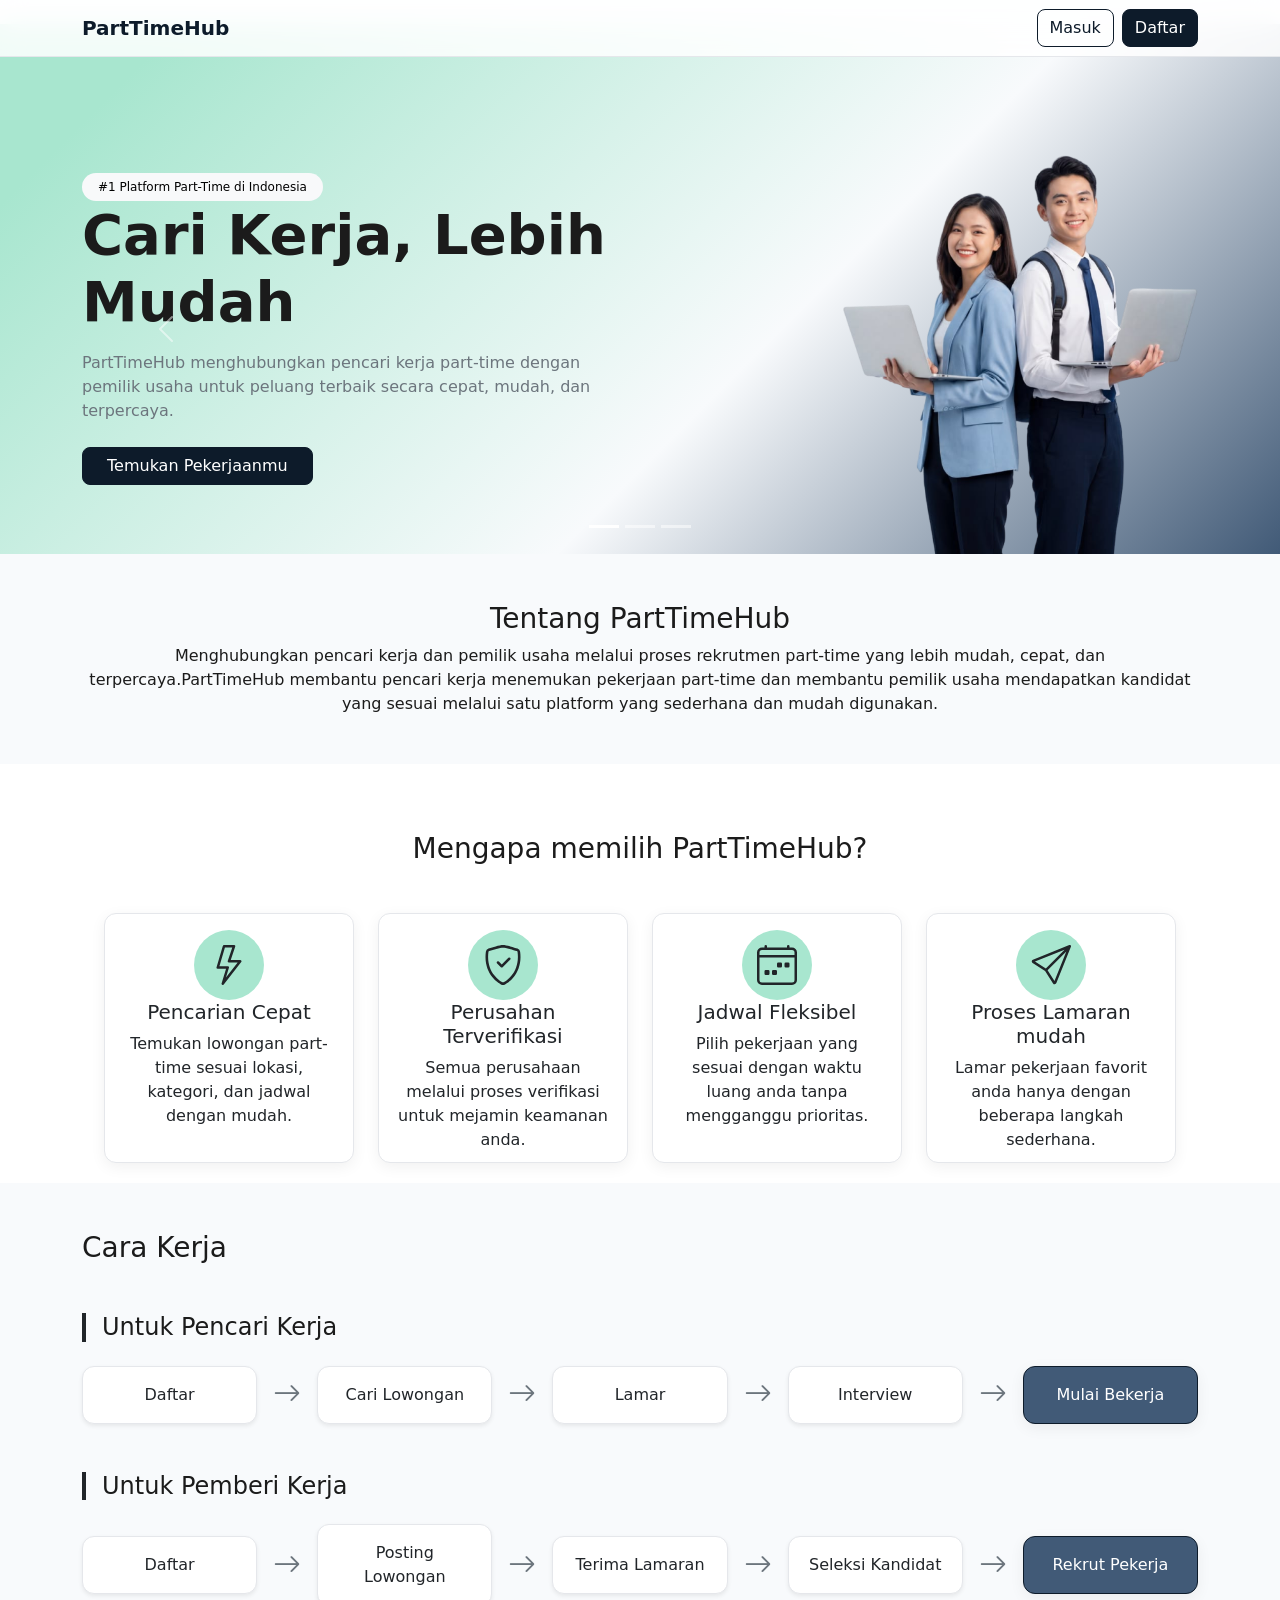
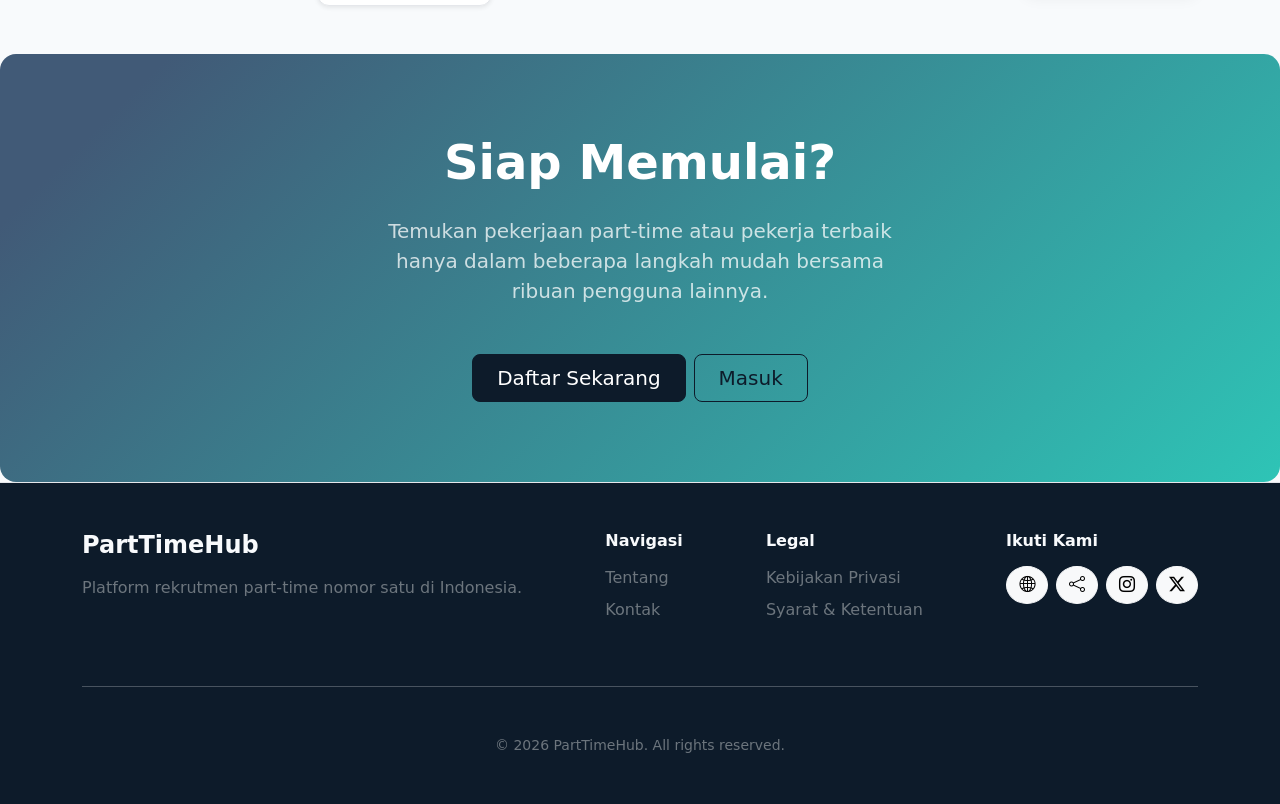
==== commit a614dbce: "edit index" ====
--- a/index.html
+++ b/index.html
@@ -729,7 +729,7 @@
                     </a>
                   </div>
                   <a
-                    href="homepelamar.html"
+                    href="homepemilikusaha.html"
                     type="button"
                     class="btn btn-primary btn-lg w-100"
                   >
--- a/style.css
+++ b/style.css
@@ -60,6 +60,7 @@
 body {
   background: var(--background);
   color: var(--black);
+  padding-top: 24px; /* offset navbar fixed-top */
 }
 
 /* Card */
@@ -237,8 +238,332 @@
   border-color: var(--primary);
 }
 
+.btn-accent {
+  background-color: var(--accent);
+  border-color: var(--accent);
+  color: white;
+}
+
+.btn-accent:hover {
+  background-color: var(--accent-hover);
+  border-color: var(--accent-hover);
+}
+
+.text-accent {
+  color: var(--accent) !important;
+}
+
 .footer {
   background: var(--primary);
   border-top: 1px solid var(--stroke);
   color: var(--background);
 }
+
+.btn-back {
+  color: var(--primary-light);
+  font-weight: 500;
+}
+
+.btn-back:hover {
+  color: var(--primary);
+}
+
+/* Placeholder Gambar */
+.img-placeholder {
+  position: relative;
+  display: flex;
+  align-items: center;
+  justify-content: center;
+  width: 100%;
+  height: 100%;
+  min-height: 100px;
+  background-color: var(--surface-secondary);
+  background-image:
+    linear-gradient(
+      45deg,
+      transparent 100%,
+      var(--stroke) 49%,
+      var(--stroke) 51%,
+      transparent 100%
+    ),
+    linear-gradient(
+      -45deg,
+      transparent 100%,
+      var(--stroke) 49%,
+      var(--stroke) 51%,
+      transparent 100%
+    );
+  border: 1px solid var(--stroke);
+  border-radius: var(--radius-md);
+  overflow: hidden;
+}
+
+.img-placeholder img {
+  position: absolute;
+  inset: 0;
+  z-index: 2;
+  width: 100%;
+  height: 100%;
+  object-fit: cover;
+}
+
+.logo-placeholder {
+  width: 100px;
+  height: 72px;
+  border-radius: var(--radius-sm);
+  flex-shrink: 0;
+}
+
+.cover-placeholder {
+  min-height: 260px;
+}
+
+.gallery-placeholder {
+  min-height: 180px;
+}
+
+/* Info Card */
+.info-card {
+  text-align: center;
+  padding: 1.25rem 1rem;
+  height: 100%;
+}
+
+.info-card .info-icon {
+  width: 44px;
+  height: 44px;
+  border-radius: 50%;
+  background: var(--surface-secondary);
+  color: var(--primary);
+  display: flex;
+  align-items: center;
+  justify-content: center;
+  margin: 0 auto 0.6rem;
+  font-size: 1.1rem;
+}
+
+.info-card .info-label {
+  font-size: 0.8rem;
+  color: var(--black-50);
+  margin-bottom: 0.1rem;
+}
+
+.info-card .info-value {
+  font-weight: 600;
+}
+
+/* Checklist */
+.check-list {
+  list-style: none;
+  padding-left: 0;
+}
+
+.check-list li {
+  display: flex;
+  align-items: center;
+  gap: 0.6rem;
+  margin-bottom: 0.6rem;
+}
+
+.check-list i {
+  color: var(--accent);
+  font-size: 1.1rem;
+}
+
+/* Job Card */
+.job-card {
+  padding: 1.25rem 1.5rem;
+  height: 100%;
+}
+
+.job-card-featured {
+  border: 1.5px solid var(--accent);
+}
+
+.badge-featured {
+  background: var(--accent);
+  color: #fff;
+  font-size: 0.7rem;
+  letter-spacing: 0.03em;
+  padding: 0.3rem 0.65rem;
+}
+
+.job-meta {
+  font-size: 0.85rem;
+  color: var(--black-50);
+}
+
+.job-meta i {
+  color: var(--primary-light);
+  margin-right: 0.25rem;
+}
+
+.job-tag {
+  font-size: 0.75rem;
+  color: var(--black-50);
+}
+
+.job-price {
+  font-weight: 700;
+  color: var(--primary);
+}
+
+.job-arrow {
+  width: 36px;
+  height: 36px;
+  border-radius: 50%;
+  background: var(--surface-secondary);
+  color: var(--primary);
+  display: flex;
+  align-items: center;
+  justify-content: center;
+  transition: var(--transition);
+}
+
+.job-card:hover .job-arrow {
+  background: var(--primary);
+  color: #fff;
+}
+
+/* Benefit Card */
+.benefit-card {
+  text-align: center;
+  padding: 1.5rem 1rem;
+  height: 100%;
+}
+
+.benefit-card .benefit-icon {
+  width: 48px;
+  height: 48px;
+  border-radius: 50%;
+  background: var(--accent-light);
+  color: var(--primary);
+  display: flex;
+  align-items: center;
+  justify-content: center;
+  margin: 0 auto 0.75rem;
+  font-size: 1.2rem;
+}
+
+.benefit-card .benefit-title {
+  font-weight: 600;
+  font-size: 0.95rem;
+}
+
+/* Requirement Item */
+.requirement-item {
+  display: flex;
+  flex-direction: row;
+  align-items: flex-start;
+  gap: 0.75rem;
+  margin-bottom: 1.15rem;
+}
+
+.requirement-item i {
+  color: var(--accent);
+  font-size: 1.2rem;
+  margin-top: 0.15rem;
+}
+
+.requirement-item .req-title {
+  font-weight: 600;
+  margin-bottom: 0.1rem;
+}
+
+.requirement-item .req-desc {
+  font-size: 0.85rem;
+  color: var(--black-50);
+}
+
+/* Document Item */
+.doc-item {
+  display: flex;
+  flex-direction: row;
+  align-items: center;
+  gap: 0.75rem;
+  padding: 0.9rem 1.1rem;
+  margin-bottom: 0.75rem;
+}
+
+.doc-item i {
+  color: var(--primary);
+  font-size: 1.15rem;
+}
+
+.doc-info-card {
+  display: block;
+  padding: 1.5rem;
+  height: 100%;
+}
+
+.doc-info-card .pdf-icon {
+  width: 44px;
+  height: 44px;
+  border-radius: var(--radius-sm);
+  background: var(--surface-secondary);
+  color: var(--red);
+  display: flex;
+  align-items: center;
+  justify-content: center;
+  font-size: 1.2rem;
+  margin-bottom: 0.75rem;
+}
+
+.doc-info-card p {
+  font-size: 0.9rem;
+  color: var(--black-75);
+}
+
+.badge-max-size {
+  display: inline-block;
+  width: auto;
+  align-self: flex-start;
+  background: var(--primary);
+  color: #fff;
+  font-weight: 500;
+}
+
+/* CTA Section */
+.cta-section {
+  background: var(--gradient-primary);
+  border-radius: var(--radius-lg);
+}
+
+.cta-section h2 {
+  color: #fff;
+}
+
+.cta-section p {
+  color: rgba(255, 255, 255, 0.75);
+}
+
+.cta-note {
+  font-size: 0.8rem;
+  color: rgba(255, 255, 255, 0.6);
+}
+
+li.page-item.active .page-link {
+  background: var(--primary);
+  border-color: var(--primary);
+}
+
+.btn-accent {
+  background-color: var(--accent);
+  border-color: var(--accent);
+  color: white;
+}
+
+.btn-accent:hover {
+  background-color: var(--accent-hover);
+  border-color: var(--accent-hover);
+}
+
+.text-accent {
+  color: var(--accent) !important;
+}
+
+
+.badge-job{
+    background-color: var(--primary-light);
+    color: #fff;
+}
